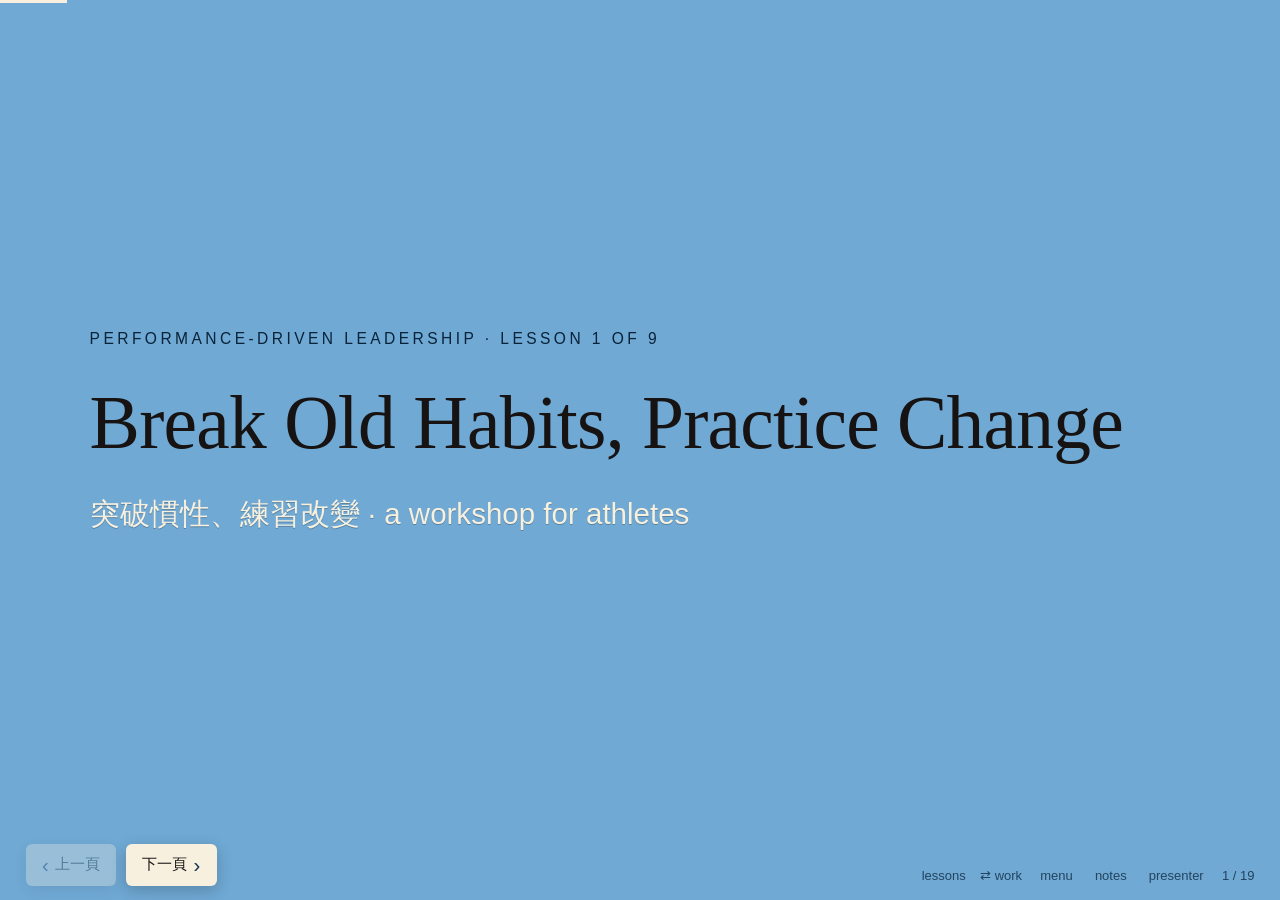
==== lesson01/sport/index.html @ 6747095e "Lesson 1: Break Old Habits, Practice Change — work and sport versions Interactive workshop decks for" ====
<!doctype html>
<html lang="en">
<head>
<meta charset="utf-8">
<meta name="viewport" content="width=device-width, initial-scale=1">
<meta name="theme-color" content="#6fa9d4">
<meta name="apple-mobile-web-app-capable" content="yes">
<meta name="apple-mobile-web-app-title" content="Leadership 1">
<title>Lesson 1 · Break Old Habits, Practice Change · athletes</title>
<meta name="description" content="Why habits form, and how to change them — an interactive workshop deck for athletes, CEFR A2.">
<link rel="stylesheet" href="../../shared/style.css">
</head>
<body>

<div id="progress"></div>
<div id="stage"></div>
<div id="chipcard"></div>
<div id="lightbox"><img src="" alt=""><div class="lb-note"></div></div>
<div id="menu"></div>
<div id="peek"></div>

<div id="nav">
  <button id="nav-prev" title="Previous (←)"><span class="ar">‹</span><span lang="zh-Hant">上一頁</span></button>
  <button id="nav-next" title="Next (→)"><span lang="zh-Hant">下一頁</span><span class="ar">›</span></button>
</div>

<div id="hud">
  <a href="../../" title="All lessons">lessons</a>
  <a href="../work/" title="The same lesson, professionals version">⇄ work</a>
  <button id="btn-menu" title="Jump to a section (M)">menu</button>
  <button id="btn-notes" title="Speaker notes on this screen (N)">notes</button>
  <button id="btn-presenter" title="Presenter window on a second screen (P)">presenter</button>
  <span class="count" id="count">1 / 1</span>
</div>

<script>window.AUDIENCE = 'sport';</script>
<script src="../content.js"></script>
<script src="../../shared/deck.js"></script>
</body>
</html>
---- shared/style.css ----
/* ------------------------------------------------------------------
   Performance-Driven Leadership — deck styling

   The engine and this stylesheet began as the ones built for Vicky's
   art-history course; the colours were moved to the sea blue of the
   cover of Aaron's Lesson 1 handout:
     #6fa9d4  the sky-and-sea blue (was her slide green)
     #171312  a warm near-black for text
     #f7f0df  cream, for cards
   ------------------------------------------------------------------ */

:root {
  --bg:       #6fa9d4;   /* sea blue, from the handout cover */
  --deep:     #0f3350;   /* the same blue, pushed down — rules, panels */
  --deeper:   #0a2338;
  --cream:    #f7f0df;   /* from her title slide */
  --ink:      #171312;   /* her text colour */
  --ink-dim:  #102a40;
  --ink-faint:#13324a;
  --rule:     rgba(23,19,18,.18);
  /* One easing curve for the whole deck. Every transition used the
     browser's generic `ease`, which starts and ends at slightly
     different rates in different engines; a named curve makes the
     motion read as one system rather than nineteen separate guesses. */
  --ease:     cubic-bezier(.32, .08, .24, 1);
  --serif:    'Iowan Old Style', 'Palatino Linotype', Palatino, Georgia, 'Songti TC', serif;
  --sans:     -apple-system, BlinkMacSystemFont, 'Helvetica Neue', 'PingFang TC', 'Microsoft JhengHei', sans-serif;
}

* { box-sizing: border-box; margin: 0; padding: 0; }

/* ---------- Touch and pointer behaviour ----------
   Phone and iPad polish that costs nothing on a projector:
   no grey flash when a control is tapped, no 300ms wait before a tap
   registers, no rubber-band bounce dragging the page around, and no
   text selection when she double-taps a button mid-sentence. */
html {
  -webkit-tap-highlight-color: transparent;
  -webkit-text-size-adjust: 100%;
}
#nav, #hud, #progress, #menu .sec-head, .vid-play {
  -webkit-user-select: none; user-select: none;
}
button, a, .chip, .rank-card, .match-card, .vote-opt, summary {
  touch-action: manipulation;
}
body.course { overscroll-behavior-y: contain; }
img { -webkit-user-drag: none; }

html, body {
  height: 100%;
  background: var(--bg);
  color: var(--ink);
  font-family: var(--sans);
  overflow: hidden;
  -webkit-font-smoothing: antialiased;
}

/* Everything scales off this. Set in JS from the viewport. */
#stage { font-size: 16px; }

/* ---------- Slide frame ---------- */
.slide {
  position: absolute;
  inset: 0;
  display: flex;
  flex-direction: column;
  justify-content: center;
  /* Bottom padding reserves the strip the 上一頁 / 下一頁 buttons sit in. */
  padding: 5vh 7vw 9vh;
  opacity: 0;
  pointer-events: none;
  transition: opacity .28s var(--ease);
}
.slide.active { opacity: 1; pointer-events: auto; }

/* Build steps: anything not yet revealed */
.step {
  opacity: 0;
  transform: translateY(.5em);
  transition: opacity .35s var(--ease), transform .35s var(--ease);
}
.step.shown { opacity: 1; transform: none; }

/* ---------- Shared type ---------- */
.kicker {
  font-size: .95em;
  letter-spacing: .14em;
  text-transform: uppercase;
  color: var(--deeper);
  margin-bottom: 1.1em;
  font-weight: 700;
}
h1 {
  font-family: var(--serif);
  font-size: 3.4em;
  line-height: 1.08;
  font-weight: 400;
  letter-spacing: -.01em;
}
h2 {
  font-family: var(--serif);
  font-size: 2.5em;
  line-height: 1.12;
  font-weight: 400;
  margin-bottom: .1em;
}
.zh-title {
  font-size: 1.05em;
  color: var(--deeper);
  letter-spacing: .16em;
  margin-bottom: 1.3em;
}
.sub {
  font-size: 1.5em;
  color: var(--ink-dim);
  line-height: 1.4;
  margin-top: .8em;
  max-width: 24em;
}

/* ---------- Title slide ---------- */
.s-title { justify-content: center; }
.s-title .meta {
  font-size: .95em; letter-spacing: .22em; text-transform: uppercase;
  color: var(--deeper); margin-bottom: 2.2em;
}
.s-title h1 { font-size: 4.6em; max-width: 15em; }
.s-title .sub {
  font-size: 1.8em; margin-top: 1em;
  color: var(--cream);
  text-shadow: 0 1px 0 rgba(23,19,18,.25);
}

/* ---------- One-word slide ---------- */
.s-word { align-items: center; justify-content: center; }
.s-word .big {
  font-family: var(--serif);
  font-size: 12em;
  line-height: 1;
  letter-spacing: -.03em;
  color: var(--cream);
  text-shadow: 0 2px 0 rgba(23,19,18,.18);
}

/* ---------- Section / question slide ---------- */
.s-section { justify-content: center; }
.s-section h1 { max-width: 16em; }

/* ---------- Bullets ---------- */
.s-bullets ul { list-style: none; margin-top: 1.6em; }
.s-bullets li { margin-bottom: 1.15em; max-width: 40em; }
.s-bullets .head {
  font-size: 1.45em;
  line-height: 1.32;
  font-weight: 500;
}
.s-bullets .body {
  font-size: 1.12em;
  line-height: 1.5;
  color: var(--ink-dim);
  margin-top: .22em;
  max-width: 36em;
}

/* ---------- Quote slide ---------- */
.s-quote .lead { font-size: 1.25em; color: var(--ink-dim); margin-bottom: 1.2em; }
.s-quote blockquote {
  font-family: var(--serif);
  font-size: 1.55em;
  line-height: 1.42;
  color: var(--ink);
  border-left: 3px solid var(--deeper);
  padding-left: .85em;
  max-width: 26em;
}
.s-quote cite {
  display: block;
  font-style: normal;
  font-size: .95em;
  color: var(--deeper);
  margin-top: .9em;
  padding-left: 1.05em;
  max-width: 34em;
  line-height: 1.45;
}
.plain {
  margin-top: 1.6em;
  background: var(--cream);
  border-radius: .5em;
  padding: 1.2em 1.4em;
  max-width: 34em;
  color: var(--ink);
  box-shadow: 0 .6em 1.8em rgba(23,19,18,.18);
}
.plain .plain-label {
  font-size: .8em; letter-spacing: .16em; text-transform: uppercase;
  color: var(--deep); font-weight: 700; margin-bottom: .7em;
}
.plain p { font-size: 1.14em; line-height: 1.52; margin-bottom: .55em; }
.plain p:last-child { margin-bottom: 0; }
.plain .chip { border-bottom-color: var(--deep); }
.plain .chip::after { color: var(--deep); }
.plain .chip:hover { background: rgba(30,90,140,.16); }

/* A quote slide carrying a photo of its source document */
.s-quote:has(.q-doc) { flex-direction: row; align-items: center; gap: 4vw; }
.s-quote .q-body { flex: 1 1 60%; }
.s-quote .q-doc {
  flex: 1 1 40%; max-width: 22em;
  display: flex; flex-direction: column; align-items: center;
}
.s-quote .q-doc img {
  max-width: 100%; max-height: 62vh; object-fit: contain;
  cursor: zoom-in; border-radius: 2px;
  box-shadow: 0 1.2em 3em rgba(23,19,18,.42);
}
.s-quote .q-doc .doc-lbl {
  font-size: .88em; color: var(--deeper);
  margin-top: .8em; text-align: center; line-height: 1.4;
}

/* ---------- ASK banner ---------- */
.ask {
  margin-top: 1.5em;
  display: flex;
  align-items: baseline;
  gap: .7em;
  max-width: 32em;
}
.ask .tag {
  flex: none;
  font-size: .78em; letter-spacing: .18em; font-weight: 700;
  color: var(--cream); background: var(--deeper);
  padding: .25em .6em; border-radius: .25em;
}
.ask .q {
  font-size: 1.3em; line-height: 1.38;
  color: var(--deeper); font-weight: 500;
}

/* ---------- Artwork slide ---------- */
.s-artwork { flex-direction: row; align-items: center; gap: 4vw; padding: 4vh 5vw 9vh; }
.s-artwork .art {
  flex: 1 1 58%;
  height: 76vh;
  display: flex; align-items: center; justify-content: center;
}
.s-artwork .art img {
  max-width: 100%; max-height: 100%;
  object-fit: contain;
  cursor: zoom-in;
  border-radius: 2px;
  box-shadow: 0 1.2em 3em rgba(23,19,18,.42);
}
.s-artwork .side { flex: 1 1 42%; max-width: 26em; }
.s-artwork h2 { font-size: 2em; }
.s-artwork .cap {
  font-size: .98em; color: var(--deeper);
  line-height: 1.45; margin-top: .5em; margin-bottom: 1.4em;
}
.s-artwork .points { list-style: none; }
.s-artwork .points li {
  font-size: 1.14em; line-height: 1.5;
  margin-bottom: .85em; padding-left: 1em;
  border-left: 2px solid var(--rule);
}
.zoom-hint {
  font-size: .82em; color: var(--deeper);
  margin-top: 1.2em; letter-spacing: .04em;
}

/* ---------- Gallery slide ----------
   An artwork slide whose picture side is a 2x2. Used where the example
   is not one object but a run of images — a film, a series, a comic. */
.s-gallery { flex-direction: row; align-items: center; gap: 4vw; padding: 4vh 5vw 9vh; }
.s-gallery .gal {
  flex: 1 1 60%;
  height: 76vh;
  display: grid;
  grid-template-columns: 1fr 1fr;
  grid-auto-rows: 1fr;
  gap: 1.2vh 1.2vw;
  align-content: center;
}
.s-gallery .gal figure {
  min-height: 0; display: flex; flex-direction: column;
  align-items: center; justify-content: center; gap: .35em;
}
/* The image hugs its own frame rather than filling the grid cell, so the
   shadow lands on the picture and not on empty space around it. Nothing
   is cropped either — these are film frames, and cutting one throws away
   the half of the picture the question is about. */
/* The picture takes the space the caption does not want. With
   max-height:100% it filled the whole cell instead and sat on top of
   its own caption. */
.s-gallery .gal img {
  flex: 1 1 auto; min-height: 0;
  max-width: 100%; width: auto; height: auto;
  object-fit: contain;
  cursor: zoom-in;
  border-radius: 2px;
  box-shadow: 0 .8em 2em rgba(23,19,18,.38);
}
.s-gallery .gal figcaption {
  flex: 0 0 auto;
  font-size: .72em; color: var(--deeper); line-height: 1.3; text-align: center;
}
.s-gallery .side { flex: 1 1 40%; max-width: 25em; }
/* A gallery with no bullet points — "just the pictures" — left half the
   slide empty. Give the images the room instead. */
.s-gallery:has(.points:empty) .gal { flex: 1 1 76%; }
.s-gallery:has(.points:empty) .side { flex: 0 1 24%; }
.s-gallery h2 { font-size: 2em; }
.s-gallery .zh-title { font-size: 1.05em; color: var(--deep); margin-top: .15em; }
.s-gallery .cap {
  font-size: .95em; color: var(--deeper);
  line-height: 1.45; margin-top: .5em; margin-bottom: 1.3em;
}
.s-gallery .points { list-style: none; }
.s-gallery .points li {
  font-size: 1.1em; line-height: 1.5;
  margin-bottom: .8em; padding-left: 1em;
  border-left: 2px solid var(--rule);
}

/* ---------- Video slide ----------
   Same two-column shape as an artwork slide. The player is a facade
   until she clicks it. */
.s-video { flex-direction: row; align-items: center; gap: 4vw; padding: 4vh 5vw 9vh; }
.s-video .vid { flex: 1 1 60%; min-width: 0; }
.s-video .side { flex: 1 1 40%; max-width: 24em; }
.s-video h2 { font-size: 2em; }
.s-video .cap {
  font-size: .98em; color: var(--deeper);
  line-height: 1.45; margin-top: .5em; margin-bottom: 1.4em;
}
.s-video .points { list-style: none; }
.s-video .points li {
  font-size: 1.14em; line-height: 1.5;
  margin-bottom: .85em; padding-left: 1em;
  border-left: 2px solid var(--rule);
}

.vid-frame {
  position: relative;
  aspect-ratio: 16 / 9;
  width: 100%;
  background: #0c1a28 center/cover no-repeat;
  border-radius: .3em;
  overflow: hidden;
  box-shadow: 0 1.2em 3em rgba(23,19,18,.42);
  cursor: pointer;
}
.vid-frame iframe, .vid-frame video {
  position: absolute; inset: 0;
  width: 100%; height: 100%; border: 0;
  background: #000;
}
.vid-play {
  position: absolute; inset: 0;
  width: 100%; height: 100%;
  display: flex; align-items: center; justify-content: center;
  background: rgba(12,26,40,.35);
  border: 0; cursor: pointer;
  transition: background .18s var(--ease);
}
.vid-frame:hover .vid-play { background: rgba(12,26,40,.18); }
.vid-play span {
  display: flex; align-items: center; justify-content: center;
  width: 2.6em; height: 2.6em; border-radius: 50%;
  background: var(--cream); color: var(--deep);
  font-size: 1.6em; line-height: 1;
  padding-left: .12em;
  box-shadow: 0 .3em 1em rgba(23,19,18,.4);
}

.vid-watch {
  margin-top: 1.1em;
  display: flex; align-items: baseline; gap: .7em;
  font-size: 1.2em; line-height: 1.4;
  color: var(--deeper); font-weight: 500;
}
.vid-watch .tag {
  flex: none;
  font-size: .62em; letter-spacing: .16em; font-weight: 700;
  color: var(--cream); background: var(--deeper);
  padding: .35em .6em; border-radius: .25em;
}
.s-video .zoom-hint a { color: var(--deeper); }

/* ---------- Compare slide ---------- */
.s-compare { padding: 4vh 5vw 9vh; }
.s-compare h2 { text-align: center; margin-bottom: .6em; }
.s-compare .ask { margin: 0 auto 1em; }
.compare-wrap {
  flex: 1;
  display: flex; gap: 2vw;
  align-items: center; justify-content: center;
  min-height: 0;
}
.compare-pane {
  flex: 1 1 50%;
  height: 54vh;
  display: flex; flex-direction: column; align-items: center;
  transition: opacity .3s var(--ease), filter .3s var(--ease);
}
/* The image takes whatever the label leaves, rather than a fixed
   subtraction — otherwise a short pane starves it. */
.compare-pane img {
  flex: 1 1 auto; min-height: 0;
  max-width: 100%;
  object-fit: contain; cursor: zoom-in;
  box-shadow: 0 .9em 2.4em rgba(23,19,18,.4);
}
.compare-pane .lbl {
  flex: none;
  font-size: .98em; color: var(--ink-dim);
  margin-top: .9em; text-align: center; line-height: 1.4;
}
.compare-pane.dim { opacity: .3; filter: saturate(.35); }
.compare-note {
  margin: 1.1em auto 0;
  max-width: 40em; text-align: center;
  font-size: 1.25em; line-height: 1.45;
  min-height: 2.9em; color: var(--ink);
}
.compare-note .side-tag {
  display: inline-block;
  font-size: .62em; letter-spacing: .14em; text-transform: uppercase;
  color: var(--cream); background: var(--deeper);
  padding: .3em .55em; border-radius: .25em;
  margin-right: .8em; vertical-align: middle;
}

/* ---------- Two-column ---------- */
.s-twocol .cols { display: flex; gap: 4vw; margin-top: 1.8em; }
.s-twocol .col { flex: 1 1 50%; }
.s-twocol .col h3 {
  font-family: var(--serif); font-size: 2.1em; font-weight: 400;
}
.s-twocol .col .zh { color: var(--deeper); letter-spacing: .16em; margin: .2em 0 .9em; }
.s-twocol .col .lead {
  font-size: 1.1em; color: var(--ink-dim); line-height: 1.5;
  padding-bottom: 1em; margin-bottom: 1em; border-bottom: 1px solid var(--rule);
}
.s-twocol .col ul { list-style: none; }
.s-twocol .col li {
  font-size: 1.2em; line-height: 1.45; margin-bottom: .75em;
  padding-left: .9em; position: relative;
}
.s-twocol .col li::before {
  content: '·'; position: absolute; left: 0; color: var(--deeper); font-weight: 700;
}

/* ---------- Break slide (the chain that snaps) ---------- */
.s-break .chain {
  display: flex; flex-wrap: wrap; align-items: center;
  gap: .5em .35em; margin: 1.4em 0;
  max-width: 44em;
}
.s-break .chain span {
  font-size: 1.15em; padding: .3em .6em;
  background: var(--cream); border-radius: .3em;
  transition: opacity .4s var(--ease), transform .4s var(--ease);
}
.s-break .chain i {
  color: var(--deeper); font-style: normal; font-size: 1em;
}
.s-break.broken .chain span { opacity: .22; transform: translateY(.35em) rotate(-1.5deg); }
.s-break .chain-label { font-size: 1.15em; color: var(--ink-dim); max-width: 34em; }
.s-break .after { margin-top: 1.4em; max-width: 34em; }
.s-break .after .after-label {
  font-size: 1.5em; color: var(--deeper); margin-bottom: .7em;
  font-family: var(--serif);
}
.s-break .after ul { list-style: none; }
.s-break .after li {
  font-size: 1.18em; line-height: 1.5; margin-bottom: .5em;
  padding-left: 1em; border-left: 2px solid var(--deeper);
}

/* ---------- Activity slide (with timer) ---------- */
.s-activity { flex-direction: row; gap: 4vw; align-items: center; }
.s-activity .left { flex: 1 1 55%; }
.s-activity .right { flex: 1 1 45%; max-width: 24em; }
.s-activity ol, .s-activity ul { margin: 1.2em 0 0 1.1em; }
.s-activity li { font-size: 1.24em; line-height: 1.5; margin-bottom: .6em; }
/* Shared by activity and ranking slides. */
.q-list { list-style: none; margin: 1.2em 0 0; }
.q-list li {
  font-size: 1.18em; line-height: 1.45;
  padding-left: 1em; border-left: 2px solid var(--deeper);
  color: var(--deeper); font-weight: 500; margin-bottom: 1em;
}

.tl { list-style: none; margin: 0; }
.tl li {
  display: flex; gap: .9em; align-items: baseline;
  font-size: 1.05em; margin-bottom: .45em;
  padding-bottom: .45em; border-bottom: 1px solid var(--rule);
}
.tl .yr { flex: none; width: 3.4em; color: var(--deeper); font-weight: 600; font-variant-numeric: tabular-nums; }

.timer {
  margin-top: 1.6em; display: flex; align-items: center; gap: 1em;
}
.timer .clock {
  font-family: var(--serif); font-size: 4.2em; line-height: 1;
  font-variant-numeric: tabular-nums; letter-spacing: -.02em;
  color: var(--ink);
}
.timer.running .clock { color: var(--cream); text-shadow: 0 1px 0 rgba(23,19,18,.25); }
.timer.done .clock { color: var(--deeper); }
.timer button {
  font: inherit; font-size: .95em;
  background: transparent; color: var(--ink-dim);
  border: 1px solid var(--rule); border-radius: .35em;
  padding: .5em .95em; cursor: pointer;
}
.timer button:hover { background: var(--cream); border-color: var(--cream); }

/* ---------- Concept grid (Attitude / Concept / Form / Technique) ---------- */
.s-grid .cells {
  display: grid; grid-template-columns: 1fr 1fr;
  gap: 1.1em; margin-top: 1.5em; max-width: 52em;
}
.s-grid .cell {
  background: var(--cream); border-radius: .5em;
  padding: 1.1em 1.3em;
  box-shadow: 0 .5em 1.5em rgba(23,19,18,.16);
}
.s-grid .cell-label {
  font-size: .78em; letter-spacing: .18em; text-transform: uppercase;
  color: var(--deep); font-weight: 700; margin-bottom: .5em;
}
.s-grid .cell-head { font-size: 1.24em; line-height: 1.35; font-weight: 500; }
.s-grid .cell-body {
  font-size: 1.02em; line-height: 1.5; color: #44505c; margin-top: .35em;
}
.s-grid .cell .chip { border-bottom-color: var(--deep); }
.s-grid .cell .chip::after { color: var(--deep); }
.s-grid .cell .chip:hover { background: rgba(30,90,140,.16); }

/* ---------- Vote board ---------- */
.s-vote .vote-q {
  font-size: 1.3em; line-height: 1.4; margin-bottom: 1.2em;
  max-width: 40em; color: var(--ink-dim);
}
.vote-opts { display: flex; gap: 1em; flex-wrap: wrap; max-width: 56em; }
.vote-opt {
  position: relative;
  flex: 1 1 0; min-width: 11em;
  font: inherit; text-align: left; cursor: pointer;
  background: var(--cream); color: var(--ink);
  border: 2px solid transparent; border-radius: .5em;
  padding: 1.1em 1.2em 1.2em;
  box-shadow: 0 .4em 1.3em rgba(23,19,18,.16);
  transition: transform .12s var(--ease), border-color .15s var(--ease);
}
.vote-opt:hover { transform: translateY(-.15em); border-color: var(--deeper); }
.vote-letter {
  display: block; font-size: .78em; letter-spacing: .18em;
  font-weight: 700; color: var(--deep);
}
.vote-label { display: block; font-size: 1.2em; line-height: 1.3; margin: .3em 0 .5em; }
.vote-count {
  display: block; font-family: var(--serif);
  font-size: 2.8em; line-height: 1; color: var(--deeper);
  font-variant-numeric: tabular-nums;
}
.vote-minus {
  position: absolute; right: .5em; bottom: .45em;
  width: 1.7em; height: 1.7em; border-radius: 50%;
  display: flex; align-items: center; justify-content: center;
  font-size: 1em; color: var(--deep);
  background: rgba(23,19,18,.07);
  opacity: 0; transition: opacity .15s var(--ease);
}
.vote-opt:hover .vote-minus { opacity: 1; }
.vote-minus:hover { background: rgba(23,19,18,.16); }

.vote-rounds { margin-top: 1.2em; max-width: 56em; }
.vote-round {
  display: flex; gap: 1.4em; align-items: baseline;
  font-size: 1.05em; padding: .45em 0;
  border-bottom: 1px solid var(--rule);
  color: var(--ink-dim);
}
.vote-round .vr-label {
  flex: none; width: 6em; font-weight: 600; color: var(--deeper);
}
.vote-round .vr-cell { font-variant-numeric: tabular-nums; }
.vote-round .vr-cell b { color: var(--deep); }

.vote-tools { margin-top: 1.2em; display: flex; align-items: center; gap: .8em; flex-wrap: wrap; }
.vote-tools button {
  font: inherit; font-size: .95em;
  background: transparent; color: var(--ink-dim);
  border: 1px solid var(--rule); border-radius: .35em;
  padding: .45em .9em; cursor: pointer;
}
.vote-tools button:hover { background: var(--cream); border-color: var(--cream); }
.vote-hint { font-size: .88em; color: var(--deeper); }

/* ---------- Matching board ---------- */
.s-match .match-task {
  font-size: 1.15em; line-height: 1.45; color: var(--ink-dim);
  margin-bottom: 1.1em; max-width: 44em;
}
.match-cols {
  display: flex; gap: 2.5vw; align-items: flex-start;
  max-width: 62em;
}
.match-side { list-style: none; flex: 1 1 0; min-width: 0; }
.match-side li { margin-bottom: .45em; }
.match-card {
  position: relative;
  width: 100%; text-align: left;
  font: inherit; font-size: 1.02em; line-height: 1.35;
  background: var(--cream); color: var(--ink);
  border: 2px solid transparent; border-radius: .4em;
  padding: .6em 1em .6em 2.6em;
  cursor: pointer;
  box-shadow: 0 .3em 1em rgba(23,19,18,.14);
  transition: border-color .15s var(--ease), opacity .3s var(--ease), transform .1s var(--ease);
}
.match-card:hover { transform: translateY(-1px); }
.match-card.picked { border-color: var(--deeper); }
.match-badge {
  position: absolute; left: .6em; top: 50%; transform: translateY(-50%);
  width: 1.55em; height: 1.55em; border-radius: 50%;
  background: var(--deeper); color: var(--cream);
  font-size: .92em; font-weight: 700;
  display: flex; align-items: center; justify-content: center;
  opacity: 0; transition: opacity .2s var(--ease);
}
.match-card.paired .match-badge { opacity: 1; }

/* Nothing is judged until she reveals. Then the pairs that belong
   together are marked — and the rest simply fade, never marked wrong. */
.s-match.revealed .match-card { opacity: .42; }
.s-match.revealed .match-card.together {
  opacity: 1; border-color: var(--deeper);
  box-shadow: 0 .5em 1.4em rgba(23,19,18,.24);
}
.match-tools { margin-top: 1.2em; display: flex; align-items: center; gap: 1em; }
.match-tools button {
  font: inherit; font-size: .95em;
  background: transparent; color: var(--ink-dim);
  border: 1px solid var(--rule); border-radius: .35em;
  padding: .45em .9em; cursor: pointer;
}
.match-tools button:hover { background: var(--cream); border-color: var(--cream); }
.match-hint { font-size: .88em; color: var(--deeper); }

/* ---------- Flow diagram ---------- */
.s-flow .stages {
  display: flex; align-items: stretch; flex-wrap: wrap;
  gap: .8em; margin-top: 1.8em; max-width: 56em;
}
.s-flow .stage {
  flex: 1 1 0; min-width: 8.5em;
  background: var(--cream); border-radius: .5em;
  padding: 1.1em 1.2em;
  box-shadow: 0 .5em 1.5em rgba(23,19,18,.16);
}
.s-flow .stage-head {
  font-size: 1.18em; line-height: 1.3; font-weight: 600;
  margin-bottom: .45em;
}
.s-flow .stage-body { font-size: 1em; line-height: 1.45; color: #44505c; }
.s-flow .stage-arrow {
  align-self: center; flex: none;
  font-style: normal; font-size: 1.6em; color: var(--deeper);
}
.s-flow .stage-foot {
  margin-top: 1.6em; font-size: 1.1em; color: var(--ink-dim);
  max-width: 40em; line-height: 1.5;
}
.s-flow .stage .chip { border-bottom-color: var(--deep); }
.s-flow .stage .chip::after { color: var(--deep); }

/* ---------- Timeline slide ---------- */
.s-timeline .stops {
  list-style: none; margin-top: 1.8em; max-width: 52em;
  display: flex; gap: 1em; align-items: stretch; flex-wrap: wrap;
}
.s-timeline .stop {
  flex: 1 1 0; min-width: 10em;
  border-top: 3px solid var(--deeper);
  padding-top: .9em;
}
.s-timeline .stop-when {
  font-size: 1.1em; font-weight: 700; color: var(--deeper);
  margin-bottom: .5em; font-variant-numeric: tabular-nums;
}
.s-timeline .stop-what { font-size: 1.08em; line-height: 1.5; }

/* ---------- Ranking board ---------- */
.s-rank { flex-direction: row; gap: 3vw; align-items: center; }
.s-rank .left { flex: 1 1 68%; min-width: 0; }
.s-rank .right { flex: 1 1 32%; min-width: 0; max-width: 20em; }
.s-rank .rank-task {
  font-size: 1.3em; line-height: 1.4; margin-bottom: 1.1em; max-width: 26em;
}
/* align-items: flex-start, or every card stretches to the tallest one. */
.rank-cards { display: flex; gap: 1em; flex-wrap: wrap; align-items: flex-start; }
.rank-card {
  position: relative;
  font: inherit; cursor: pointer;
  background: var(--cream); border: 2px solid transparent; border-radius: .5em;
  padding: .9em .9em .7em;
  width: 9.4em;
  display: flex; flex-direction: column; align-items: center; gap: .6em;
  box-shadow: 0 .5em 1.5em rgba(23,19,18,.16);
  transition: border-color .2s var(--ease), transform .2s var(--ease);
}
.rank-card:hover { transform: translateY(-.15em); }
/* The image box and the emoji box must be the same height, so the four
   cards line up. The emoji is sized on an inner span — sizing it on the
   box itself would make its own `height: em` compound with its font-size. */
.rank-card img,
.rank-glyph { width: 100%; height: 6.6em; object-fit: contain; }
.rank-glyph { display: flex; align-items: center; justify-content: center; }
.rank-glyph .g { font-size: 5.2em; line-height: 1; }
.rank-lbl { font-size: .95em; color: var(--ink); text-align: center; line-height: 1.3; }
.rank-card.ranked { border-color: var(--deeper); }
.rank-badge {
  position: absolute; top: -.6em; left: -.6em;
  width: 1.9em; height: 1.9em; border-radius: 50%;
  background: var(--deeper); color: var(--cream);
  font-size: 1.05em; font-weight: 700;
  display: flex; align-items: center; justify-content: center;
  opacity: 0; transform: scale(.6);
  transition: opacity .2s var(--ease), transform .2s var(--ease);
}
.rank-card.ranked .rank-badge { opacity: 1; transform: none; }
.rank-tools { margin-top: 1.2em; display: flex; align-items: center; gap: 1em; }
.rank-tools button {
  font: inherit; font-size: .95em;
  background: transparent; color: var(--ink-dim);
  border: 1px solid var(--rule); border-radius: .35em;
  padding: .45em .9em; cursor: pointer;
}
.rank-tools button:hover { background: var(--cream); border-color: var(--cream); }
.rank-hint { font-size: .88em; color: var(--deeper); }

/* ---------- Quiz ---------- */
.s-quiz .qnum {
  font-size: .9em; letter-spacing: .2em; text-transform: uppercase;
  color: var(--deeper); font-weight: 700; margin-bottom: 1em;
}
.s-quiz .qtext {
  font-family: var(--serif); font-size: 2.1em; line-height: 1.25;
  max-width: 22em; margin-bottom: 1.3em;
}
.s-quiz .opts { list-style: none; max-width: 46em; }
.s-quiz .opts li {
  display: flex; gap: .9em; align-items: baseline;
  font-size: 1.18em; line-height: 1.45;
  padding: .7em .9em; margin-bottom: .45em;
  border: 1px solid var(--rule); border-radius: .4em;
  transition: opacity .4s var(--ease), border-color .4s var(--ease), background .4s var(--ease);
}
.s-quiz .opts .k { flex: none; color: var(--deeper); font-weight: 700; }
.s-quiz.revealed .opts li { opacity: .35; }
.s-quiz.revealed .opts li.right {
  opacity: 1;
  background: var(--cream);
  border-color: var(--deeper);
  box-shadow: 0 .5em 1.5em rgba(23,19,18,.2);
}
.s-quiz.revealed .opts li.right .k { color: var(--deep); }
.s-quiz.revealed .opts li.right .chip { border-bottom-color: var(--deep); }
.s-quiz.revealed .opts li.right .chip::after { color: var(--deep); }
.s-quiz .why {
  margin-top: 1.3em; font-size: 1.2em; line-height: 1.5;
  color: var(--deeper); font-weight: 500; max-width: 34em;
  opacity: 0; transition: opacity .4s var(--ease) .15s;
}
.s-quiz.revealed .why { opacity: 1; }
.s-quiz .reveal-hint {
  margin-top: 1.4em; font-size: .9em; color: var(--deeper);
}
.s-quiz.revealed .reveal-hint { visibility: hidden; }

/* ---------- End / key terms ---------- */
.s-end .termgrid {
  display: flex; flex-wrap: wrap; gap: .7em; margin-top: 1.8em; max-width: 44em;
}

/* ---------- Word chips ---------- */
.chip {
  display: inline-block;
  border-bottom: 2px dotted var(--deeper);
  cursor: pointer;
  color: inherit;
  padding: 0 .05em;
  transition: background .18s var(--ease);
}
.chip:hover { background: rgba(20,60,95,.16); }
.chip::after {
  content: '中';
  font-size: .58em; vertical-align: super;
  color: var(--deeper); margin-left: .12em;
  letter-spacing: 0;
}
.s-end .chip {
  font-size: 1.5em; background: var(--cream);
  border: 1px solid transparent;
  border-bottom: 2px dotted var(--deep);
  border-radius: .4em; padding: .45em .8em;
}

/* Chip popover */
#chipcard {
  position: fixed; z-index: 60;
  max-width: min(26em, 92vw); padding: 1.2em 1.4em;
  background: var(--cream); color: var(--ink);
  border-radius: .6em;
  box-shadow: 0 1.2em 3.5em rgba(23,19,18,.45);
  display: none;
}
#chipcard.on { display: block; }
#chipcard .term {
  font-family: var(--serif); font-size: 1.9em; line-height: 1.1;
}
#chipcard .term-zh {
  font-size: 1.5em; color: var(--deep);
  margin: .15em 0 .7em; letter-spacing: .08em; font-weight: 600;
}
#chipcard .def { font-size: 1.05em; line-height: 1.5; }
#chipcard .def-zh {
  font-size: 1em; line-height: 1.6; color: #4a5866;
  margin-top: .6em; padding-top: .6em; border-top: 1px solid rgba(23,19,18,.15);
}

/* ---------- Lightbox (zoom) ---------- */
#lightbox {
  position: fixed; inset: 0; z-index: 80;
  background: rgba(12,32,50,.97);
  display: none; align-items: center; justify-content: center;
  cursor: zoom-out;
}
#lightbox.on { display: flex; }
#lightbox img { max-width: 94vw; max-height: 94vh; object-fit: contain; }
#lightbox.soft img { max-width: 55vw; max-height: 70vh; }
#lightbox .lb-note {
  position: absolute; bottom: 3vh; left: 0; right: 0;
  text-align: center; color: rgba(247,240,223,.6); font-size: .9em;
}

/* ---------- Chrome: progress, nav, menu ---------- */
#progress {
  position: fixed; top: 0; left: 0; height: 3px;
  background: var(--cream); z-index: 50;
  transition: width .28s var(--ease);
}
/* ---------- 上一頁 / 下一頁 ----------
   Always visible and finger-sized: these get used on a lecture-hall
   touchscreen, not just with a keyboard. */
#nav {
  position: fixed; bottom: 1.6vh; left: 2vw; z-index: 55;
  display: flex; gap: .6em;
}
#nav button {
  font-family: var(--sans); font-size: 15px;
  display: flex; align-items: center; gap: .4em;
  background: var(--cream); color: var(--ink);
  border: none; border-radius: .4em;
  padding: .7em 1.1em; cursor: pointer;
  box-shadow: 0 .3em 1em rgba(23,19,18,.22);
  transition: background .15s var(--ease), opacity .15s var(--ease), transform .1s var(--ease);
}
#nav button:hover:not(:disabled) { background: #fffdf6; transform: translateY(-1px); }
#nav button:active:not(:disabled) { transform: none; }
#nav button:disabled { opacity: .3; cursor: default; }
#nav .ar { font-size: 1.35em; line-height: 1; color: var(--deep); }

@media (max-width: 700px) {
  #nav button { font-size: 14px; padding: .8em 1em; }
}

#hud {
  position: fixed; bottom: 1.6vh; right: 2vw; z-index: 50;
  display: flex; align-items: center; gap: 1.1em;
  font-size: 13px; color: var(--deeper);
  opacity: .75; transition: opacity .2s var(--ease);
}
#hud:hover { opacity: 1; }
#hud button {
  font: inherit; background: none; border: none; cursor: pointer;
  color: inherit; padding: .2em .3em;
}
#hud button:hover { color: var(--ink); }
#hud .count { font-variant-numeric: tabular-nums; }

#menu {
  position: fixed; inset: 0; z-index: 70;
  background: #1e5a8c;
  color: var(--cream);
  display: none; flex-direction: column;
  padding: 6vh 8vw; overflow-y: auto;
}
#menu.on { display: flex; }
#menu h2 { margin-bottom: 1.2em; color: var(--cream); }
#menu .sec { margin-bottom: 2em; }
#menu .sec-head {
  font-size: 1.35em; color: var(--bg); margin-bottom: .1em; font-weight: 600;
}
#menu .sec-zh { font-size: .9em; color: rgba(247,240,223,.5); margin-bottom: .8em; letter-spacing: .14em; }
#menu .items { display: flex; flex-wrap: wrap; gap: .45em; }
#menu .items button {
  font: inherit; font-size: .95em;
  background: rgba(247,240,223,.1); color: rgba(247,240,223,.8);
  border: 1px solid transparent; border-radius: .35em;
  padding: .5em .8em; cursor: pointer; text-align: left;
  max-width: 22em; white-space: nowrap; overflow: hidden; text-overflow: ellipsis;
}
#menu .items button:hover { color: var(--cream); background: rgba(247,240,223,.22); }
#menu .items button.here { border-color: var(--bg); color: var(--cream); }
#menu .hint { margin-top: auto; padding-top: 2em; color: rgba(247,240,223,.55); font-size: .95em; }

/* ---------- Notes peek (on the presenting screen) ---------- */
#peek {
  position: fixed; left: 0; right: 0; bottom: 0; z-index: 65;
  max-height: 45vh; overflow-y: auto;
  background: var(--cream);
  border-top: 3px solid var(--deeper);
  padding: 1.6em 3vw 2em;
  display: none;
  box-shadow: 0 -1em 3em rgba(23,19,18,.3);
}
#peek.on { display: block; }
#peek .peek-label {
  font-size: .78em; letter-spacing: .18em; text-transform: uppercase;
  color: var(--deep); font-weight: 700; margin-bottom: .8em;
}
#peek p { font-size: 1.05em; line-height: 1.55; margin-bottom: .6em; max-width: 52em; color: var(--ink); }
#peek p.teach { color: var(--deep); font-weight: 500; }
#peek .chip { border-bottom-color: var(--deep); }
#peek .chip::after { color: var(--deep); }

/* ---------- Presenter window ---------- */
body.presenter #hud,
body.presenter #nav,
body.presenter #progress,
body.presenter #stage { display: none; }
body.presenter {
  overflow: auto;
  background: var(--cream);
  color: var(--ink);
  padding: 2.5vh 3vw;
}
.pv { max-width: 60em; margin: 0 auto; font-size: 16px; }
.pv .pv-top {
  display: flex; justify-content: space-between; align-items: baseline;
  border-bottom: 2px solid var(--bg); padding-bottom: .8em; margin-bottom: 1.4em;
}
.pv .pv-top .where { font-size: 1.5em; font-family: var(--serif); }
.pv .pv-top .clock { color: var(--deep); font-variant-numeric: tabular-nums; }
.pv h3 { font-size: 1.15em; color: var(--deep); letter-spacing: .12em; text-transform: uppercase; font-weight: 700; margin-bottom: .8em; }
.pv .notes p {
  font-size: 1.32em; line-height: 1.6; margin-bottom: .85em;
}
.pv .notes p.teach {
  color: var(--deep); font-size: 1.1em;
  border-left: 3px solid var(--bg); padding-left: .8em;
}
.pv .notes p.ask {
  color: #8a4b16; font-weight: 600;
}
.pv .next {
  margin-top: 2.5em; padding-top: 1.2em;
  border-top: 1px solid rgba(23,19,18,.18); color: var(--deep);
}
.pv .next .n-title { font-size: 1.3em; color: var(--ink); font-family: var(--serif); }
.pv .pv-nav { margin-top: 2em; display: flex; gap: .6em; }
.pv .pv-nav button {
  font: inherit; font-size: 1em; background: var(--bg); color: var(--ink);
  border: none; border-radius: .35em; padding: .6em 1.1em; cursor: pointer;
}
.pv .pv-nav button:hover { background: var(--deep); color: var(--cream); }
.pv .chip { border-bottom-color: var(--deep); }
.pv .chip::after { color: var(--deep); }

/* ---------- Course index ---------- */
body.course { overflow: auto; }
.course-page {
  max-width: 46em; margin: 0 auto; padding: 10vh 6vw 8vh;
  font-size: 17px;
}
.course-kicker {
  font-size: .82em; letter-spacing: .22em; text-transform: uppercase;
  color: var(--deeper); font-weight: 700; margin-bottom: 1.4em;
}
.course-page h1 { font-size: 3em; line-height: 1.1; }
.course-sub {
  font-size: 1.1em; line-height: 1.6; color: var(--ink-dim);
  margin-top: 1em; max-width: 30em;
}
.weeks { list-style: none; margin-top: 3em; }
.weeks li { margin-bottom: 1.1em; }
.weeks a, .weeks .card {
  display: block; text-decoration: none; color: var(--ink);
  background: var(--cream); border-radius: .6em;
  padding: 1.5em 1.7em;
  box-shadow: 0 .5em 1.6em rgba(23,19,18,.16);
  transition: transform .18s var(--ease), box-shadow .18s var(--ease);
}
.weeks a:hover {
  transform: translateY(-.15em);
  box-shadow: 0 .9em 2.4em rgba(23,19,18,.26);
}
.weeks .wk {
  display: block; font-size: .78em; letter-spacing: .18em;
  text-transform: uppercase; color: var(--deep); font-weight: 700;
}
.weeks .wk-title {
  display: block; font-family: var(--serif); font-size: 1.9em;
  line-height: 1.15; margin: .25em 0 .1em;
}
.weeks .wk-q { display: block; font-size: 1.05em; color: var(--deep); }
.weeks .wk-meta {
  display: block; font-size: .9em; color: #5a6876; margin-top: .8em;
}
/* Weeks not built yet: present, but plainly not ready. */
.weeks li.soon { margin-bottom: .5em; }
.weeks li.soon .card {
  background: transparent;
  border: 1px dashed rgba(23,19,18,.28);
  box-shadow: none;
  padding: .9em 1.7em;
  color: var(--deeper);
}
.weeks li.soon .wk-title {
  font-size: 1.1em; font-family: var(--sans); margin: 0;
  display: inline; color: var(--deeper);
}
.weeks li.soon .wk { display: inline; margin-right: .8em; }
.weeks li.soon .wk-q { font-size: .95em; margin-top: .3em; }

.course-foot {
  margin-top: 3em; font-size: .9em; color: var(--deeper);
}

/* The vocabulary card at the foot of the course index */
.vocab-link {
  display: block; margin-top: 2.2em; text-decoration: none; color: var(--ink);
  border: 1px solid rgba(23,19,18,.28); border-radius: .6em;
  padding: 1.2em 1.7em;
  transition: background .18s var(--ease), border-color .18s var(--ease);
}
.vocab-link:hover { background: var(--cream); border-color: transparent; }
.vl-t { display: block; font-family: var(--serif); font-size: 1.5em; }
.vl-zh { font-family: var(--sans); font-size: .6em; color: var(--deeper); margin-left: .4em; }
.vl-m { display: block; font-size: .9em; color: var(--ink-dim); margin-top: .3em; }

/* ---------- Key vocabulary page ---------- */
/* 139 term cards make this page about 30,000px tall, and past roughly
   20,000px the browser starts reporting a phantom horizontal overflow —
   every element still measures inside the viewport, but the page drifts
   sideways on a phone. Nothing here is ever wider than its column, so
   clamping the axis clips nothing. */
body.vocab { overflow-x: hidden; overflow-y: auto; }
.vocab-page { max-width: 54em; }
.course-kicker a { color: inherit; text-decoration: none; border-bottom: 1px solid var(--rule); }
.course-kicker a:hover { border-bottom-color: currentColor; }
.h1-zh {
  font-family: var(--sans); font-size: .34em; letter-spacing: .1em;
  color: var(--deeper); vertical-align: .9em; margin-left: .5em; font-weight: 400;
}

.v-tools { margin-top: 2.4em; }
#q {
  width: 100%; font: inherit; font-size: 1.05em;
  padding: .85em 1.1em; border: none; border-radius: .5em;
  background: var(--cream); color: var(--ink);
  box-shadow: 0 .4em 1.2em rgba(23,19,18,.14);
  -webkit-appearance: none;
}
#q::placeholder { color: #8a98a6; }
#q:focus { outline: 2px solid var(--deeper); outline-offset: 2px; }
.v-count {
  margin-top: .7em; font-size: .85em; letter-spacing: .04em; color: var(--deeper);
}

/* The unit numbers, as a row of stops across the top. */
.v-jump { margin-top: 1.6em; display: flex; flex-wrap: wrap; gap: .4em; }
.v-jump a {
  display: block; min-width: 2.2em; text-align: center;
  padding: .4em 0; border-radius: .35em;
  background: rgba(247,240,223,.28); color: var(--ink);
  text-decoration: none; font-size: .9em; font-weight: 700;
}
.v-jump a:hover { background: var(--cream); }

.v-unit { margin-top: 3.4em; scroll-margin-top: 1.5em; }
.v-unit h2 { font-weight: 400; line-height: 1.2; }
.v-n {
  display: block; font-size: .72em; letter-spacing: .18em;
  text-transform: uppercase; color: var(--deeper); font-weight: 700;
  font-family: var(--sans);
}
.v-t { display: block; font-family: var(--serif); font-size: 1.55em; margin: .12em 0; }
.v-zh { display: block; font-size: .78em; color: var(--ink-dim); }
.v-deck {
  display: inline-block; margin-top: .7em; font-size: .88em;
  color: var(--deeper); text-decoration: none;
  border-bottom: 1px solid var(--rule);
}
.v-deck:hover { color: var(--ink); border-bottom-color: currentColor; }

.v-unit dl { margin-top: 1.6em; }
.v-term {
  background: var(--cream); border-radius: .55em;
  padding: 1.2em 1.5em; margin-bottom: .8em;
  box-shadow: 0 .35em 1.1em rgba(23,19,18,.13);
}
.v-term dt {
  font-family: var(--serif); font-size: 1.25em; line-height: 1.25;
}
.t-zh {
  font-family: var(--sans); font-size: .68em; color: var(--deep);
  margin-left: .7em; white-space: nowrap;
}
.v-term dd { margin-top: .55em; font-size: .95em; line-height: 1.6; }
.d-en { color: var(--ink); }
.d-zh { color: #4a5866; }

.v-empty {
  margin-top: 3em; font-size: 1.1em; color: var(--cream); opacity: .8;
}

@media (max-width: 700px) {
  .v-term { padding: 1em 1.15em; }
  .t-zh { display: block; margin-left: 0; margin-top: .2em; white-space: normal; }
  /* Beside a wrapping h1 this span sat past the right edge and gave the
     whole page a horizontal scroll. On its own line it cannot. */
  .h1-zh { display: block; margin-left: 0; vertical-align: baseline; font-size: .42em; }
}

/* The "units" link in a deck’s HUD */
#hud a { color: inherit; text-decoration: none; }
#hud a:hover { color: var(--ink); }

/* ---------- Keyboard focus ----------
   Nothing showed focus before, so tabbing through a deck was invisible.
   Dark ring on the green ground; cream inside the dark menu. */
:focus-visible {
  outline: 3px solid var(--ink);
  outline-offset: 2px;
  border-radius: 2px;
}
#menu :focus-visible, .s-end .chip:focus-visible { outline-color: var(--cream); }

/* ---------- Smaller screens / preview ---------- */
/* Narrow AND tall — a phone or tablet held upright. Stacking a picture
   above its text needs vertical room; doing it on a phone in landscape
   is what pushed eight video slides off the bottom of the screen. */
@media (max-width: 900px) and (min-height: 520px) {
  .s-artwork { flex-direction: column; gap: 2vh; }
  .s-gallery { flex-direction: column; gap: 2vh; }
  .s-gallery .gal { height: 46vh; }
  .s-artwork .art { height: 44vh; }
  .s-artwork .side { max-width: none; }
  .s-twocol .cols, .s-activity, .s-rank, .s-video { flex-direction: column; gap: 2vh; }
  .s-flow .stages, .s-timeline .stops, .match-cols, .vote-opts { flex-direction: column; }
  .s-match .match-card { font-size: .95em; }
  .s-flow .stage-arrow { align-self: flex-start; transform: rotate(90deg); }
  .s-grid .cells { grid-template-columns: 1fr; }
  .rank-card { width: 7.5em; }
  .rank-card img, .rank-glyph { height: 5em; }
  .compare-wrap { flex-direction: column; }
  .compare-pane { height: 32vh; }
}

@media print { #hud, #nav, #menu, #peek, #progress { display: none !important; } }

/* ---------- Phone layout ----------
   These must come last. An earlier attempt sat above the #nav and #hud
   rules and lost to them: a media query adds no specificity, so only
   source order decides.

   The problem being fixed: the nav buttons sat on top of the HUD and
   covered units / vocab / menu completely — on a phone none of the
   three could be tapped at all. They get a row each now, and a 44px
   touch target. */
@media (max-width: 700px) {
  #nav {
    left: 0; right: 0; bottom: 1.2vh;
    justify-content: center;
  }
  #nav button { font-size: 14px; padding: .85em 1.1em; min-height: 44px; }
  #hud {
    left: 0; right: 0; bottom: calc(1.2vh + 58px);
    justify-content: center; gap: .9em;
    font-size: 14px; opacity: 1;
  }
  #hud button, #hud a { padding: .6em .45em; }
}

/* ---------- Reduced motion ----------
   macOS and iOS both have a system switch for this, and a deck that
   cross-fades 56 slides is exactly what it is meant to catch. Slides
   and build steps still change — they just arrive instead of moving. */
@media (prefers-reduced-motion: reduce) {
  *, *::before, *::after {
    animation-duration: .001ms !important;
    animation-iteration-count: 1 !important;
    transition-duration: .001ms !important;
    scroll-behavior: auto !important;
  }
  .step { transform: none; }
}

/* Anchor jumps on the vocabulary page glide instead of teleporting;
   the block above turns this off when the system asks. */
@media (prefers-reduced-motion: no-preference) {
  body.vocab { scroll-behavior: smooth; }
}

/* ---------- Touch devices, any size ----------
   The HUD links were sized for a mouse: 15px tall. That is fine for a
   cursor and wrong for a finger, and an iPad is 768 or 1024 wide, so a
   width breakpoint never catches it. Ask about the pointer instead. */
@media (pointer: coarse) {
  #hud { font-size: 14px; opacity: 1; }
  #hud button, #hud a { padding: .8em .5em; }
  #nav button { min-height: 44px; }
  /* The vocabulary page's unit numbers were 30px — same problem. */
  .v-jump a { min-width: 44px; padding: .9em 0; }
}

/* ---------- Short viewports: a phone on its side ----------
   Roughly 375pt of height. Everything has to give a little: the slide
   padding, the chrome, and the type scale (handled in fit()). The last
   rule is a safety net — if a slide still will not fit, it scrolls
   rather than silently cutting its own bottom off. */
@media (max-height: 520px) {
  .slide { padding: 3vh 5vw 7vh; overflow-y: auto; }
  #nav { bottom: .8vh; left: 1.5vw; }
  #nav button { font-size: 13px; padding: .5em .8em; min-height: 36px; }
  #hud {
    bottom: .8vh; right: 1.5vw;
    font-size: 12px; gap: .8em; opacity: 1;
  }
  #hud button, #hud a { padding: .45em .35em; }
  .s-video .vid, .s-artwork .art { height: 62vh; }
  .s-gallery .gal { height: 62vh; }
  .compare-pane { height: 58vh; }
}

/* Portrait phone: the HUD links were 33px tall, under Apple's 44pt
   minimum. The row has the space, so take it. */
@media (max-width: 700px) {
  #hud button, #hud a { padding: .95em .5em; }
  #hud { bottom: calc(1.2vh + 68px); }
}


/* =================================================================
   Added for Aaron's decks
   ================================================================= */

/* ---------- Fill-in slide: the handout's gaps ---------- */
.fill-lines { margin-top: 1.4em; max-width: 40em; }
.fill-line { font-size: 1.7em; line-height: 1.55; margin-bottom: .7em; }
.blank.step { opacity: 1; transform: none; }
.blank {
  display: inline-block; min-width: 3.4em; text-align: center;
  background: rgba(247,240,223,.38); border-radius: .3em;
  padding: 0 .35em; margin: 0 .1em;
  border-bottom: 2px solid var(--deep);
}
.blank .bv {
  opacity: 0; font-weight: 700; color: var(--deeper);
  transition: opacity .35s var(--ease);
}
.blank.shown { background: var(--cream); }
.blank.shown .bv { opacity: 1; }

/* ---------- Lesson map: today's lesson ---------- */
.s-flow .stage-body .here {
  display: block; background: var(--deep); color: var(--cream);
  border-radius: .3em; padding: .15em .45em; margin: -.15em -.45em .2em;
  font-weight: 600;
}
.s-flow .stage-body .lesson { display: block; margin-bottom: .35em; }

/* ---------- The two diagrams ---------- */
.s-myelin, .s-network {
  flex-direction: row; align-items: center; gap: 4vw; padding: 4vh 5vw 9vh;
}
.demo {
  flex: 1 1 60%; background: var(--cream); border-radius: .6em;
  padding: 1.2em 1.4em; box-shadow: 0 .8em 2em rgba(23,19,18,.2);
  cursor: default;
}
.demo svg { width: 100%; height: auto; display: block; }
.s-myelin .side, .s-network .side { flex: 1 1 36%; max-width: 24em; }
.s-myelin h2, .s-network h2 { font-size: 2em; }
.s-myelin .cap, .s-network .cap {
  font-size: 1.02em; color: var(--deeper); line-height: 1.45; margin: .4em 0 1.2em;
}
.s-myelin .points, .s-network .points { list-style: none; }
.s-myelin .points li, .s-network .points li {
  font-size: 1.12em; line-height: 1.5; margin-bottom: .8em;
  padding-left: 1em; border-left: 2px solid var(--rule);
}
.demo-btn {
  font: inherit; font-size: 1em; font-weight: 600; cursor: pointer;
  background: var(--deep); color: var(--cream); border: 0;
  border-radius: 2em; padding: .55em 1.3em; margin-top: .8em;
}
.demo-btn:hover { background: var(--deeper); }
.demo-btn.quiet {
  background: transparent; color: var(--deep); border: 1px solid var(--rule);
  font-weight: 500;
}

/* Myelin: the bare fibre crawls; the wrapped one jumps gap to gap. */
.my-lane { font-size: 20px; font-weight: 700; fill: var(--deep); }
.my-body { fill: #d9c9a6; stroke: var(--ink); stroke-width: 2; }
.my-den, .my-axon, .my-end { stroke: var(--ink); stroke-width: 4; fill: none; stroke-linecap: round; }
.my-den { stroke-width: 3; }
.my-seg { fill: #f3d58a; stroke: #8a6a1c; stroke-width: 2; }
.my-labels text { font-size: 15px; fill: #44505c; }
.my-labels .my-tag { fill: #8a6a1c; font-weight: 700; }
.my-dot { fill: #e0533d; opacity: 0; }
.my-demo.go .my-dot.slow { animation: crawl 3.2s linear forwards; }
.my-demo.go .my-dot.fast { animation: hop .5s steps(7, end) forwards; }
@keyframes crawl {
  0% { opacity: 1; transform: translateX(0); }
  96% { opacity: 1; }
  100% { opacity: 1; transform: translateX(488px); }
}
@keyframes hop {
  0% { opacity: 1; transform: translateX(0); }
  100% { opacity: 1; transform: translateX(488px); }
}

/* Network: each rep thickens the one road and speeds the pulse. */
.net-edge { stroke: #b7c3cc; stroke-width: 2; }
.net-node { fill: #9fb3c2; }
.net-node.on-road { fill: var(--deep); }
.net-road {
  stroke: var(--deep); stroke-linecap: round;
  stroke-width: calc(3px + var(--reps, 0) * 1.3px);
  transition: stroke-width .4s var(--ease), stroke .4s var(--ease);
}
.net-demo.habit .net-road { stroke: #d9a521; }
.net-demo.pulse .net-road {
  animation: fire calc(1.1s - var(--reps, 0) * .09s) var(--ease)
             calc(var(--k) * (0.32s - var(--reps, 0) * .028s)) 1;
}
@keyframes fire { 50% { stroke: #e0533d; } }
.net-bar { display: flex; align-items: center; flex-wrap: wrap; gap: .4em 1em; margin-top: .4em; }
.net-bar .demo-btn { margin-top: 0; }
.net-skill { flex: 1 1 100%; font-size: 1.05em; color: var(--deeper); }
.net-reps { font-size: 1.1em; }
.net-reps b { font-size: 1.3em; color: var(--deeper); }
.net-habit {
  margin-top: .6em; font-size: 1.2em; font-weight: 700; color: #8a6a1c;
  opacity: 0; transition: opacity .4s var(--ease);
}
.net-demo.habit .net-habit { opacity: 1; }

@media (max-width: 900px) and (min-height: 520px) {
  .s-myelin, .s-network { flex-direction: column; gap: 2vh; }
  .s-myelin .side, .s-network .side { max-width: none; }
  .s-myelin .demo, .s-network .demo { flex: none; }
}
@media (prefers-reduced-motion: reduce) {
  .my-demo.go .my-dot.slow, .my-demo.go .my-dot.fast { animation-duration: .01s; }
  .net-demo.pulse .net-road { animation: none; }
}

/* ---------- Course index: two versions per lesson ---------- */
.weeks .ver { display: flex; gap: .7em; flex-wrap: wrap; margin-top: 1em; }
.weeks .ver a {
  display: inline-block; padding: .6em 1.1em; border-radius: 2em;
  background: var(--deep); color: var(--cream); box-shadow: none;
  font-weight: 600; font-size: .98em;
}
.weeks .ver a:hover { background: var(--deeper); transform: none; box-shadow: none; }
.weeks .ver a span { font-weight: 400; opacity: .8; margin-left: .4em; }
.weeks .stage-h {
  font-size: .8em; letter-spacing: .2em; text-transform: uppercase;
  color: var(--deeper); font-weight: 700; margin: 2.2em 0 .8em;
}
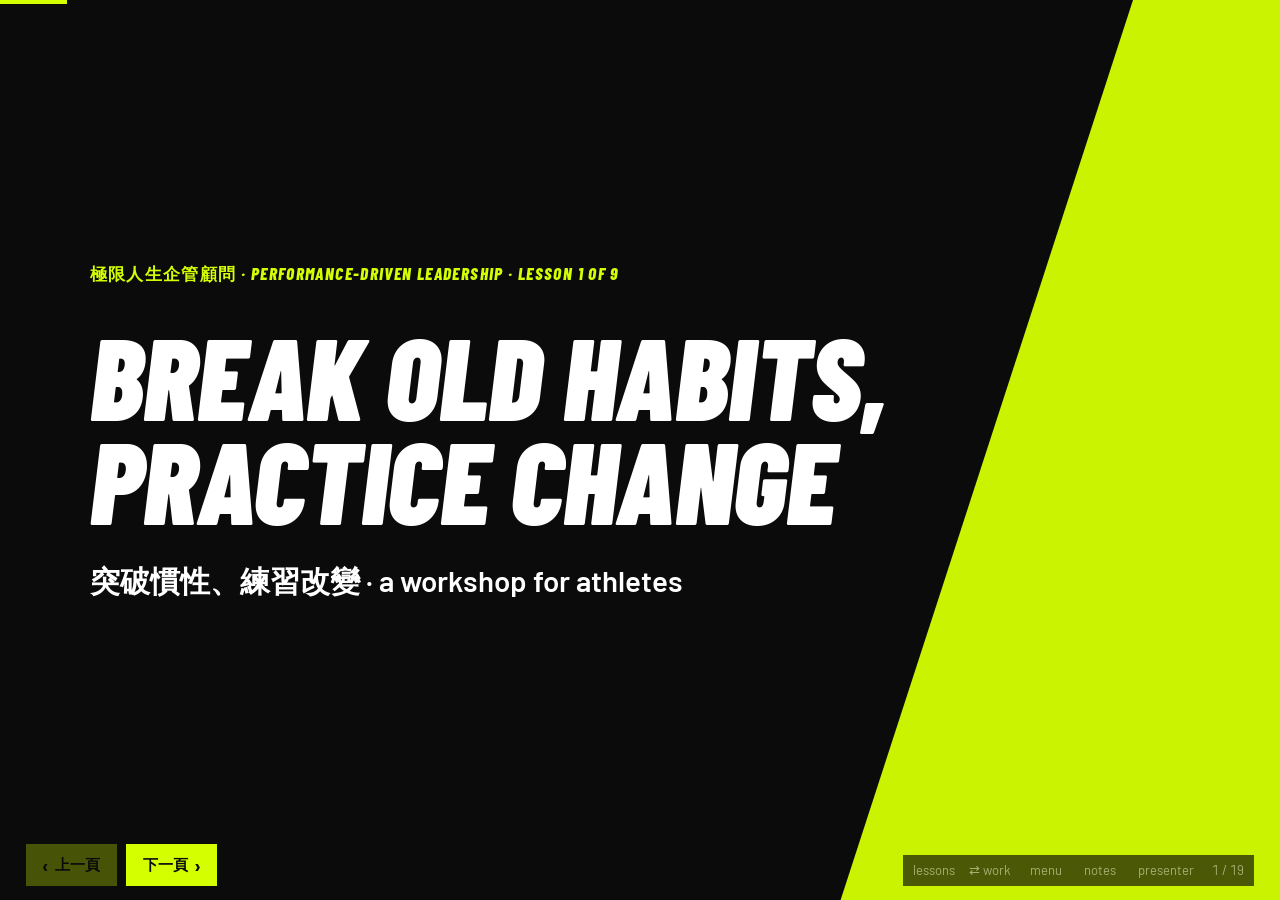
==== commit bddcf8f5: "Two looks: a keynote stage for professionals, a campaign poster for athletes theme-work.css and them" ====
--- a/lesson01/sport/index.html
+++ b/lesson01/sport/index.html
@@ -3,12 +3,16 @@
 <head>
 <meta charset="utf-8">
 <meta name="viewport" content="width=device-width, initial-scale=1">
-<meta name="theme-color" content="#6fa9d4">
+<meta name="theme-color" content="#0b0b0b">
 <meta name="apple-mobile-web-app-capable" content="yes">
 <meta name="apple-mobile-web-app-title" content="Leadership 1">
 <title>Lesson 1 · Break Old Habits, Practice Change · athletes</title>
 <meta name="description" content="Why habits form, and how to change them — an interactive workshop deck for athletes, CEFR A2.">
+<link rel="preconnect" href="https://fonts.googleapis.com">
+<link rel="preconnect" href="https://fonts.gstatic.com" crossorigin>
+<link rel="stylesheet" href="https://fonts.googleapis.com/css2?family=Barlow+Condensed:ital,wght@0,800;0,900;1,800;1,900&family=Barlow:wght@400;500;600;700&display=swap">
 <link rel="stylesheet" href="../../shared/style.css">
+<link rel="stylesheet" href="../../shared/theme-sport.css">
 </head>
 <body>
 
--- a/shared/style.css
+++ b/shared/style.css
@@ -18,6 +18,13 @@
   --ink-dim:  #102a40;
   --ink-faint:#13324a;
   --rule:     rgba(23,19,18,.18);
+  /* Surfaces. Themes (theme-*.css) override these rather than the rules. */
+  --card:       #f7f0df;  /* cards, buttons, word cards */
+  --card-hover: #fffdf6;
+  --card-dim:   #44505c;  /* secondary text inside a card */
+  --on-accent:  #f7f0df;  /* text sitting on --deep / --deeper */
+  --menu-bg:    #1e5a8c;
+  --gold:       #8a6a1c;  /* myelin, and a finished habit */
   /* One easing curve for the whole deck. Every transition used the
      browser's generic `ease`, which starts and ends at slightly
      different rates in different engines; a named curve makes the
@@ -186,7 +193,7 @@
 }
 .plain {
   margin-top: 1.6em;
-  background: var(--cream);
+  background: var(--card);
   border-radius: .5em;
   padding: 1.2em 1.4em;
   max-width: 34em;
@@ -231,7 +238,7 @@
 .ask .tag {
   flex: none;
   font-size: .78em; letter-spacing: .18em; font-weight: 700;
-  color: var(--cream); background: var(--deeper);
+  color: var(--on-accent); background: var(--deeper);
   padding: .25em .6em; border-radius: .25em;
 }
 .ask .q {
@@ -369,7 +376,7 @@
 .vid-play span {
   display: flex; align-items: center; justify-content: center;
   width: 2.6em; height: 2.6em; border-radius: 50%;
-  background: var(--cream); color: var(--deep);
+  background: var(--card); color: var(--deep);
   font-size: 1.6em; line-height: 1;
   padding-left: .12em;
   box-shadow: 0 .3em 1em rgba(23,19,18,.4);
@@ -384,7 +391,7 @@
 .vid-watch .tag {
   flex: none;
   font-size: .62em; letter-spacing: .16em; font-weight: 700;
-  color: var(--cream); background: var(--deeper);
+  color: var(--on-accent); background: var(--deeper);
   padding: .35em .6em; border-radius: .25em;
 }
 .s-video .zoom-hint a { color: var(--deeper); }
@@ -428,7 +435,7 @@
 .compare-note .side-tag {
   display: inline-block;
   font-size: .62em; letter-spacing: .14em; text-transform: uppercase;
-  color: var(--cream); background: var(--deeper);
+  color: var(--on-accent); background: var(--deeper);
   padding: .3em .55em; border-radius: .25em;
   margin-right: .8em; vertical-align: middle;
 }
@@ -461,7 +468,7 @@
 }
 .s-break .chain span {
   font-size: 1.15em; padding: .3em .6em;
-  background: var(--cream); border-radius: .3em;
+  background: var(--card); border-radius: .3em;
   transition: opacity .4s var(--ease), transform .4s var(--ease);
 }
 .s-break .chain i {
@@ -518,7 +525,7 @@
   border: 1px solid var(--rule); border-radius: .35em;
   padding: .5em .95em; cursor: pointer;
 }
-.timer button:hover { background: var(--cream); border-color: var(--cream); }
+.timer button:hover { background: var(--card); border-color: var(--card); }
 
 /* ---------- Concept grid (Attitude / Concept / Form / Technique) ---------- */
 .s-grid .cells {
@@ -526,7 +533,7 @@
   gap: 1.1em; margin-top: 1.5em; max-width: 52em;
 }
 .s-grid .cell {
-  background: var(--cream); border-radius: .5em;
+  background: var(--card); border-radius: .5em;
   padding: 1.1em 1.3em;
   box-shadow: 0 .5em 1.5em rgba(23,19,18,.16);
 }
@@ -536,7 +543,7 @@
 }
 .s-grid .cell-head { font-size: 1.24em; line-height: 1.35; font-weight: 500; }
 .s-grid .cell-body {
-  font-size: 1.02em; line-height: 1.5; color: #44505c; margin-top: .35em;
+  font-size: 1.02em; line-height: 1.5; color: var(--card-dim); margin-top: .35em;
 }
 .s-grid .cell .chip { border-bottom-color: var(--deep); }
 .s-grid .cell .chip::after { color: var(--deep); }
@@ -552,7 +559,7 @@
   position: relative;
   flex: 1 1 0; min-width: 11em;
   font: inherit; text-align: left; cursor: pointer;
-  background: var(--cream); color: var(--ink);
+  background: var(--card); color: var(--ink);
   border: 2px solid transparent; border-radius: .5em;
   padding: 1.1em 1.2em 1.2em;
   box-shadow: 0 .4em 1.3em rgba(23,19,18,.16);
@@ -600,7 +607,7 @@
   border: 1px solid var(--rule); border-radius: .35em;
   padding: .45em .9em; cursor: pointer;
 }
-.vote-tools button:hover { background: var(--cream); border-color: var(--cream); }
+.vote-tools button:hover { background: var(--card); border-color: var(--card); }
 .vote-hint { font-size: .88em; color: var(--deeper); }
 
 /* ---------- Matching board ---------- */
@@ -618,7 +625,7 @@
   position: relative;
   width: 100%; text-align: left;
   font: inherit; font-size: 1.02em; line-height: 1.35;
-  background: var(--cream); color: var(--ink);
+  background: var(--card); color: var(--ink);
   border: 2px solid transparent; border-radius: .4em;
   padding: .6em 1em .6em 2.6em;
   cursor: pointer;
@@ -630,7 +637,7 @@
 .match-badge {
   position: absolute; left: .6em; top: 50%; transform: translateY(-50%);
   width: 1.55em; height: 1.55em; border-radius: 50%;
-  background: var(--deeper); color: var(--cream);
+  background: var(--deeper); color: var(--on-accent);
   font-size: .92em; font-weight: 700;
   display: flex; align-items: center; justify-content: center;
   opacity: 0; transition: opacity .2s var(--ease);
@@ -651,7 +658,7 @@
   border: 1px solid var(--rule); border-radius: .35em;
   padding: .45em .9em; cursor: pointer;
 }
-.match-tools button:hover { background: var(--cream); border-color: var(--cream); }
+.match-tools button:hover { background: var(--card); border-color: var(--card); }
 .match-hint { font-size: .88em; color: var(--deeper); }
 
 /* ---------- Flow diagram ---------- */
@@ -661,7 +668,7 @@
 }
 .s-flow .stage {
   flex: 1 1 0; min-width: 8.5em;
-  background: var(--cream); border-radius: .5em;
+  background: var(--card); border-radius: .5em;
   padding: 1.1em 1.2em;
   box-shadow: 0 .5em 1.5em rgba(23,19,18,.16);
 }
@@ -669,7 +676,7 @@
   font-size: 1.18em; line-height: 1.3; font-weight: 600;
   margin-bottom: .45em;
 }
-.s-flow .stage-body { font-size: 1em; line-height: 1.45; color: #44505c; }
+.s-flow .stage-body { font-size: 1em; line-height: 1.45; color: var(--card-dim); }
 .s-flow .stage-arrow {
   align-self: center; flex: none;
   font-style: normal; font-size: 1.6em; color: var(--deeper);
@@ -709,7 +716,7 @@
 .rank-card {
   position: relative;
   font: inherit; cursor: pointer;
-  background: var(--cream); border: 2px solid transparent; border-radius: .5em;
+  background: var(--card); border: 2px solid transparent; border-radius: .5em;
   padding: .9em .9em .7em;
   width: 9.4em;
   display: flex; flex-direction: column; align-items: center; gap: .6em;
@@ -729,7 +736,7 @@
 .rank-badge {
   position: absolute; top: -.6em; left: -.6em;
   width: 1.9em; height: 1.9em; border-radius: 50%;
-  background: var(--deeper); color: var(--cream);
+  background: var(--deeper); color: var(--on-accent);
   font-size: 1.05em; font-weight: 700;
   display: flex; align-items: center; justify-content: center;
   opacity: 0; transform: scale(.6);
@@ -743,7 +750,7 @@
   border: 1px solid var(--rule); border-radius: .35em;
   padding: .45em .9em; cursor: pointer;
 }
-.rank-tools button:hover { background: var(--cream); border-color: var(--cream); }
+.rank-tools button:hover { background: var(--card); border-color: var(--card); }
 .rank-hint { font-size: .88em; color: var(--deeper); }
 
 /* ---------- Quiz ---------- */
@@ -767,7 +774,7 @@
 .s-quiz.revealed .opts li { opacity: .35; }
 .s-quiz.revealed .opts li.right {
   opacity: 1;
-  background: var(--cream);
+  background: var(--card);
   border-color: var(--deeper);
   box-shadow: 0 .5em 1.5em rgba(23,19,18,.2);
 }
@@ -807,7 +814,7 @@
   letter-spacing: 0;
 }
 .s-end .chip {
-  font-size: 1.5em; background: var(--cream);
+  font-size: 1.5em; background: var(--card);
   border: 1px solid transparent;
   border-bottom: 2px dotted var(--deep);
   border-radius: .4em; padding: .45em .8em;
@@ -817,7 +824,7 @@
 #chipcard {
   position: fixed; z-index: 60;
   max-width: min(26em, 92vw); padding: 1.2em 1.4em;
-  background: var(--cream); color: var(--ink);
+  background: var(--card); color: var(--ink);
   border-radius: .6em;
   box-shadow: 0 1.2em 3.5em rgba(23,19,18,.45);
   display: none;
@@ -832,7 +839,7 @@
 }
 #chipcard .def { font-size: 1.05em; line-height: 1.5; }
 #chipcard .def-zh {
-  font-size: 1em; line-height: 1.6; color: #4a5866;
+  font-size: 1em; line-height: 1.6; color: var(--card-dim);
   margin-top: .6em; padding-top: .6em; border-top: 1px solid rgba(23,19,18,.15);
 }
 
@@ -854,7 +861,7 @@
 /* ---------- Chrome: progress, nav, menu ---------- */
 #progress {
   position: fixed; top: 0; left: 0; height: 3px;
-  background: var(--cream); z-index: 50;
+  background: var(--card); z-index: 50;
   transition: width .28s var(--ease);
 }
 /* ---------- 上一頁 / 下一頁 ----------
@@ -867,13 +874,13 @@
 #nav button {
   font-family: var(--sans); font-size: 15px;
   display: flex; align-items: center; gap: .4em;
-  background: var(--cream); color: var(--ink);
+  background: var(--card); color: var(--ink);
   border: none; border-radius: .4em;
   padding: .7em 1.1em; cursor: pointer;
   box-shadow: 0 .3em 1em rgba(23,19,18,.22);
   transition: background .15s var(--ease), opacity .15s var(--ease), transform .1s var(--ease);
 }
-#nav button:hover:not(:disabled) { background: #fffdf6; transform: translateY(-1px); }
+#nav button:hover:not(:disabled) { background: var(--card-hover); transform: translateY(-1px); }
 #nav button:active:not(:disabled) { transform: none; }
 #nav button:disabled { opacity: .3; cursor: default; }
 #nav .ar { font-size: 1.35em; line-height: 1; color: var(--deep); }
@@ -898,7 +905,7 @@
 
 #menu {
   position: fixed; inset: 0; z-index: 70;
-  background: #1e5a8c;
+  background: var(--menu-bg);
   color: var(--cream);
   display: none; flex-direction: column;
   padding: 6vh 8vw; overflow-y: auto;
@@ -926,7 +933,7 @@
 #peek {
   position: fixed; left: 0; right: 0; bottom: 0; z-index: 65;
   max-height: 45vh; overflow-y: auto;
-  background: var(--cream);
+  background: var(--card);
   border-top: 3px solid var(--deeper);
   padding: 1.6em 3vw 2em;
   display: none;
@@ -949,7 +956,7 @@
 body.presenter #stage { display: none; }
 body.presenter {
   overflow: auto;
-  background: var(--cream);
+  background: var(--card);
   color: var(--ink);
   padding: 2.5vh 3vw;
 }
@@ -981,7 +988,7 @@
   font: inherit; font-size: 1em; background: var(--bg); color: var(--ink);
   border: none; border-radius: .35em; padding: .6em 1.1em; cursor: pointer;
 }
-.pv .pv-nav button:hover { background: var(--deep); color: var(--cream); }
+.pv .pv-nav button:hover { background: var(--deep); color: var(--on-accent); }
 .pv .chip { border-bottom-color: var(--deep); }
 .pv .chip::after { color: var(--deep); }
 
@@ -1004,7 +1011,7 @@
 .weeks li { margin-bottom: 1.1em; }
 .weeks a, .weeks .card {
   display: block; text-decoration: none; color: var(--ink);
-  background: var(--cream); border-radius: .6em;
+  background: var(--card); border-radius: .6em;
   padding: 1.5em 1.7em;
   box-shadow: 0 .5em 1.6em rgba(23,19,18,.16);
   transition: transform .18s var(--ease), box-shadow .18s var(--ease);
@@ -1023,7 +1030,7 @@
 }
 .weeks .wk-q { display: block; font-size: 1.05em; color: var(--deep); }
 .weeks .wk-meta {
-  display: block; font-size: .9em; color: #5a6876; margin-top: .8em;
+  display: block; font-size: .9em; color: var(--card-dim); margin-top: .8em;
 }
 /* Weeks not built yet: present, but plainly not ready. */
 .weeks li.soon { margin-bottom: .5em; }
@@ -1052,7 +1059,7 @@
   padding: 1.2em 1.7em;
   transition: background .18s var(--ease), border-color .18s var(--ease);
 }
-.vocab-link:hover { background: var(--cream); border-color: transparent; }
+.vocab-link:hover { background: var(--card); border-color: transparent; }
 .vl-t { display: block; font-family: var(--serif); font-size: 1.5em; }
 .vl-zh { font-family: var(--sans); font-size: .6em; color: var(--deeper); margin-left: .4em; }
 .vl-m { display: block; font-size: .9em; color: var(--ink-dim); margin-top: .3em; }
@@ -1076,7 +1083,7 @@
 #q {
   width: 100%; font: inherit; font-size: 1.05em;
   padding: .85em 1.1em; border: none; border-radius: .5em;
-  background: var(--cream); color: var(--ink);
+  background: var(--card); color: var(--ink);
   box-shadow: 0 .4em 1.2em rgba(23,19,18,.14);
   -webkit-appearance: none;
 }
@@ -1094,7 +1101,7 @@
   background: rgba(247,240,223,.28); color: var(--ink);
   text-decoration: none; font-size: .9em; font-weight: 700;
 }
-.v-jump a:hover { background: var(--cream); }
+.v-jump a:hover { background: var(--card); }
 
 .v-unit { margin-top: 3.4em; scroll-margin-top: 1.5em; }
 .v-unit h2 { font-weight: 400; line-height: 1.2; }
@@ -1114,7 +1121,7 @@
 
 .v-unit dl { margin-top: 1.6em; }
 .v-term {
-  background: var(--cream); border-radius: .55em;
+  background: var(--card); border-radius: .55em;
   padding: 1.2em 1.5em; margin-bottom: .8em;
   box-shadow: 0 .35em 1.1em rgba(23,19,18,.13);
 }
@@ -1127,7 +1134,7 @@
 }
 .v-term dd { margin-top: .55em; font-size: .95em; line-height: 1.6; }
 .d-en { color: var(--ink); }
-.d-zh { color: #4a5866; }
+.d-zh { color: var(--card-dim); }
 
 .v-empty {
   margin-top: 3em; font-size: 1.1em; color: var(--cream); opacity: .8;
@@ -1278,12 +1285,12 @@
   opacity: 0; font-weight: 700; color: var(--deeper);
   transition: opacity .35s var(--ease);
 }
-.blank.shown { background: var(--cream); }
+.blank.shown { background: var(--card); }
 .blank.shown .bv { opacity: 1; }
 
 /* ---------- Lesson map: today's lesson ---------- */
 .s-flow .stage-body .here {
-  display: block; background: var(--deep); color: var(--cream);
+  display: block; background: var(--deep); color: var(--on-accent);
   border-radius: .3em; padding: .15em .45em; margin: -.15em -.45em .2em;
   font-weight: 600;
 }
@@ -1294,7 +1301,7 @@
   flex-direction: row; align-items: center; gap: 4vw; padding: 4vh 5vw 9vh;
 }
 .demo {
-  flex: 1 1 60%; background: var(--cream); border-radius: .6em;
+  flex: 1 1 60%; background: var(--card); border-radius: .6em;
   padding: 1.2em 1.4em; box-shadow: 0 .8em 2em rgba(23,19,18,.2);
   cursor: default;
 }
@@ -1311,7 +1318,7 @@
 }
 .demo-btn {
   font: inherit; font-size: 1em; font-weight: 600; cursor: pointer;
-  background: var(--deep); color: var(--cream); border: 0;
+  background: var(--deep); color: var(--on-accent); border: 0;
   border-radius: 2em; padding: .55em 1.3em; margin-top: .8em;
 }
 .demo-btn:hover { background: var(--deeper); }
@@ -1326,8 +1333,8 @@
 .my-den, .my-axon, .my-end { stroke: var(--ink); stroke-width: 4; fill: none; stroke-linecap: round; }
 .my-den { stroke-width: 3; }
 .my-seg { fill: #f3d58a; stroke: #8a6a1c; stroke-width: 2; }
-.my-labels text { font-size: 15px; fill: #44505c; }
-.my-labels .my-tag { fill: #8a6a1c; font-weight: 700; }
+.my-labels text { font-size: 15px; fill: var(--card-dim); }
+.my-labels .my-tag { fill: var(--gold); font-weight: 700; }
 .my-dot { fill: #e0533d; opacity: 0; }
 .my-demo.go .my-dot.slow { animation: crawl 3.2s linear forwards; }
 .my-demo.go .my-dot.fast { animation: hop .5s steps(7, end) forwards; }
@@ -1362,7 +1369,7 @@
 .net-reps { font-size: 1.1em; }
 .net-reps b { font-size: 1.3em; color: var(--deeper); }
 .net-habit {
-  margin-top: .6em; font-size: 1.2em; font-weight: 700; color: #8a6a1c;
+  margin-top: .6em; font-size: 1.2em; font-weight: 700; color: var(--gold);
   opacity: 0; transition: opacity .4s var(--ease);
 }
 .net-demo.habit .net-habit { opacity: 1; }
@@ -1381,7 +1388,7 @@
 .weeks .ver { display: flex; gap: .7em; flex-wrap: wrap; margin-top: 1em; }
 .weeks .ver a {
   display: inline-block; padding: .6em 1.1em; border-radius: 2em;
-  background: var(--deep); color: var(--cream); box-shadow: none;
+  background: var(--deep); color: var(--on-accent); box-shadow: none;
   font-weight: 600; font-size: .98em;
 }
 .weeks .ver a:hover { background: var(--deeper); transform: none; box-shadow: none; }
--- a/shared/theme-sport.css
+++ b/shared/theme-sport.css
@@ -0,0 +1,172 @@
+/* ------------------------------------------------------------------
+   Theme: sport — the campaign poster.
+
+   For the athletes' decks. Lewis asked for "Nike style": black, heavy
+   condensed capitals that lean forward, one loud volt yellow-green,
+   hard edges, everything a little louder than it needs to be. No
+   swoosh, no slogans, no brand names — the manner only.
+
+   Headings use Barlow Condensed (Google Fonts, open licence), loaded
+   by the sport pages. Without internet they fall back to a heavy
+   system condensed face, so the deck still works offline.
+
+   Loaded after style.css; it only changes how things look, never the
+   layout the phone and touchscreen rules depend on.
+   ------------------------------------------------------------------ */
+
+:root {
+  --bg:        #0b0b0b;
+  --ink:       #fff;
+  --ink-dim:   #c9c9c9;
+  --ink-faint: #9a9a9a;
+  --deep:      #d4ff00;   /* volt: the one loud colour */
+  --deeper:    #d4ff00;
+  --cream:     #fff;
+  --rule:      rgba(255,255,255,.22);
+  --card:       #1a1a1a;
+  --card-hover: #262626;
+  --card-dim:   #bdbdbd;
+  --on-accent:  #0b0b0b;
+  --menu-bg:    #0b0b0b;
+  --gold:       #d4ff00;
+  --display: 'Barlow Condensed', 'Futura Condensed ExtraBold', 'Avenir Next Condensed', 'Helvetica Neue Condensed Black', Impact, 'PingFang TC', sans-serif;
+  --serif: var(--display);
+  --sans:  'Barlow', 'Helvetica Neue', Arial, 'PingFang TC', 'Microsoft JhengHei', sans-serif;
+}
+
+html, body { background: #0b0b0b; }
+
+/* Headlines: capitals, heavy, leaning forward */
+h1, h2, .s-quiz .qtext, #chipcard .term, .s-word .big, .timer .clock,
+.s-quote blockquote, .weeks .wk-title {
+  font-family: var(--display);
+  font-weight: 900; font-style: italic; text-transform: uppercase;
+  letter-spacing: -.005em;
+}
+h1 { line-height: .9; }
+h2 { line-height: .95; font-size: 2.9em; }
+/* Chinese has no italic and no capitals — never fake them */
+[lang="zh-Hant"], .zh-title { font-style: normal; text-transform: none; }
+
+.kicker, .s-title .meta {
+  font-family: var(--display); font-style: italic; font-weight: 800;
+  font-size: 1.05em; letter-spacing: .08em; color: var(--deep);
+}
+.zh-title { color: var(--ink-faint); letter-spacing: .12em; }
+
+/* ---------- Title: a poster, with a volt slash across the stage ---------- */
+.s-title { overflow: hidden; }
+.s-title::before {
+  content: ''; position: absolute; z-index: -1;
+  right: -12vw; top: -30vh; width: 34vw; height: 160vh;
+  background: var(--deep); transform: rotate(18deg); opacity: .95;
+}
+.s-title h1 { font-size: 7em; max-width: 9em; }
+.s-title .sub { color: var(--ink); text-shadow: none; font-weight: 600; }
+.slide { z-index: 0; }
+
+.s-section h1 { font-size: 5.6em; max-width: 10em; }
+.s-section h1::after {
+  content: ''; display: block; width: 2.2em; height: .14em;
+  background: var(--deep); margin-top: .25em; transform: skewX(-18deg);
+}
+.s-section .sub { color: var(--ink-dim); }
+
+/* ---------- Quote: the slogan slide ---------- */
+.s-quote h2 { font-size: 1.4em; color: var(--deep); }
+.s-quote blockquote {
+  border: 0; padding: 0; margin-top: .3em;
+  font-size: 4.6em; line-height: .92; max-width: 10em; color: var(--ink);
+}
+.s-quote cite { padding: 0; color: var(--ink-faint); font-weight: 600; }
+
+/* ---------- Surfaces: hard edges, a volt stripe ---------- */
+.plain, .s-flow .stage, .demo, .s-grid .cell, #chipcard, .s-end .chip,
+.s-quiz .opts li, .timeline-card {
+  border-radius: 0; box-shadow: none;
+}
+.plain, .s-flow .stage { border-left: .35em solid var(--deep); }
+.plain .plain-label { color: var(--deep); font-family: var(--display); font-style: italic; font-size: 1em; }
+.s-flow .stage-head {
+  font-family: var(--display); font-style: italic; font-weight: 800;
+  text-transform: uppercase; font-size: 1.45em; line-height: 1;
+}
+.s-flow .stage-arrow { color: var(--deep); font-weight: 900; }
+.s-flow .stage-body .here { background: var(--deep); color: #0b0b0b; border-radius: 0; font-weight: 700; }
+.demo { border-top: .35em solid var(--deep); }
+
+.ask .tag, .vid-watch .tag {
+  background: var(--deep); color: #0b0b0b; border-radius: 0;
+  font-family: var(--display); font-style: italic; font-weight: 900; font-size: .95em;
+  padding: .1em .55em; transform: skewX(-8deg);
+}
+.ask .q { font-weight: 600; }
+
+/* ---------- Word chips ---------- */
+.chip { border-bottom: 3px solid var(--deep); }
+.chip:hover { background: rgba(212,255,0,.16); }
+.chip::after { color: var(--deep); }
+.plain .chip, .s-flow .stage .chip { border-bottom-color: var(--deep); }
+#chipcard { border-top: .3em solid var(--deep); }
+#chipcard .term-zh { color: var(--deep); }
+#chipcard .def-zh { border-top-color: var(--rule); }
+
+/* ---------- Fill-in: answers hit like a scoreboard ---------- */
+.fill-line { font-weight: 600; }
+.blank { background: transparent; border: 2px solid var(--deep); border-radius: 0; }
+.blank.shown { background: var(--deep); }
+.blank .bv {
+  color: #0b0b0b; font-family: var(--display); font-style: italic; font-weight: 900;
+  text-transform: uppercase; font-size: 1.15em;
+}
+.blank .bv .chip { border-bottom-color: #0b0b0b; }
+.blank .bv .chip::after { color: #0b0b0b; }
+
+/* ---------- Quiz ---------- */
+.s-quiz .qnum { color: var(--deep); font-family: var(--display); font-style: italic; font-weight: 800; }
+.s-quiz .opts li { background: #141414; border-color: #2a2a2a; }
+.s-quiz .opts .k { color: var(--deep); font-family: var(--display); font-style: italic; font-weight: 900; font-size: 1.2em; }
+.s-quiz.revealed .opts li.right { background: var(--deep); color: #0b0b0b; border-color: var(--deep); }
+.s-quiz.revealed .opts li.right .k { color: #0b0b0b; }
+.s-quiz .why { color: var(--ink); }
+
+/* ---------- Activity: a shot clock ---------- */
+.timer .clock { font-size: 5.4em; }
+.timer.running .clock { color: var(--deep); text-shadow: none; }
+.timer button { border-radius: 0; font-weight: 700; text-transform: uppercase; }
+.s-activity .tl .yr { color: var(--deep); font-weight: 700; }
+
+/* ---------- Diagrams ---------- */
+.my-body { fill: #333; }
+.my-seg { fill: var(--deep); stroke: none; }
+.my-dot { fill: #ff4d00; }
+.my-lane { fill: var(--ink); font-style: italic; }
+.my-labels .my-tag { fill: var(--deep); }
+.net-edge { stroke: #333; }
+.net-node { fill: #4a4a4a; }
+.net-node.on-road { fill: #fff; }
+.net-road { stroke: #fff; }
+.net-demo.habit .net-road { stroke: var(--deep); }
+@keyframes fire { 50% { stroke: #ff4d00; } }
+.net-reps b { color: var(--deep); font-family: var(--display); font-style: italic; font-size: 1.8em; }
+.demo-btn {
+  border-radius: 0; background: var(--deep); color: #0b0b0b;
+  font-family: var(--display); font-style: italic; font-weight: 900;
+  text-transform: uppercase; font-size: 1.15em; letter-spacing: .02em;
+}
+.demo-btn:hover { background: #fff; }
+.demo-btn.quiet { color: var(--ink); border-color: #444; }
+
+/* ---------- Chrome ---------- */
+#nav button {
+  background: var(--deep); color: #0b0b0b; border-radius: 0;
+  font-weight: 700; box-shadow: none;
+}
+#nav button:hover:not(:disabled) { background: #fff; }
+#nav .ar { color: #0b0b0b; }
+#progress { background: var(--deep); height: 4px; }
+#hud { color: var(--ink-faint); }
+#menu .items button.here { border-color: var(--deep); }
+/* The title slide's volt slash runs under the bottom-right corner, so the
+   HUD gets its own dark plate there. */
+#hud { background: rgba(11,11,11,.88); padding: .35em .8em; }
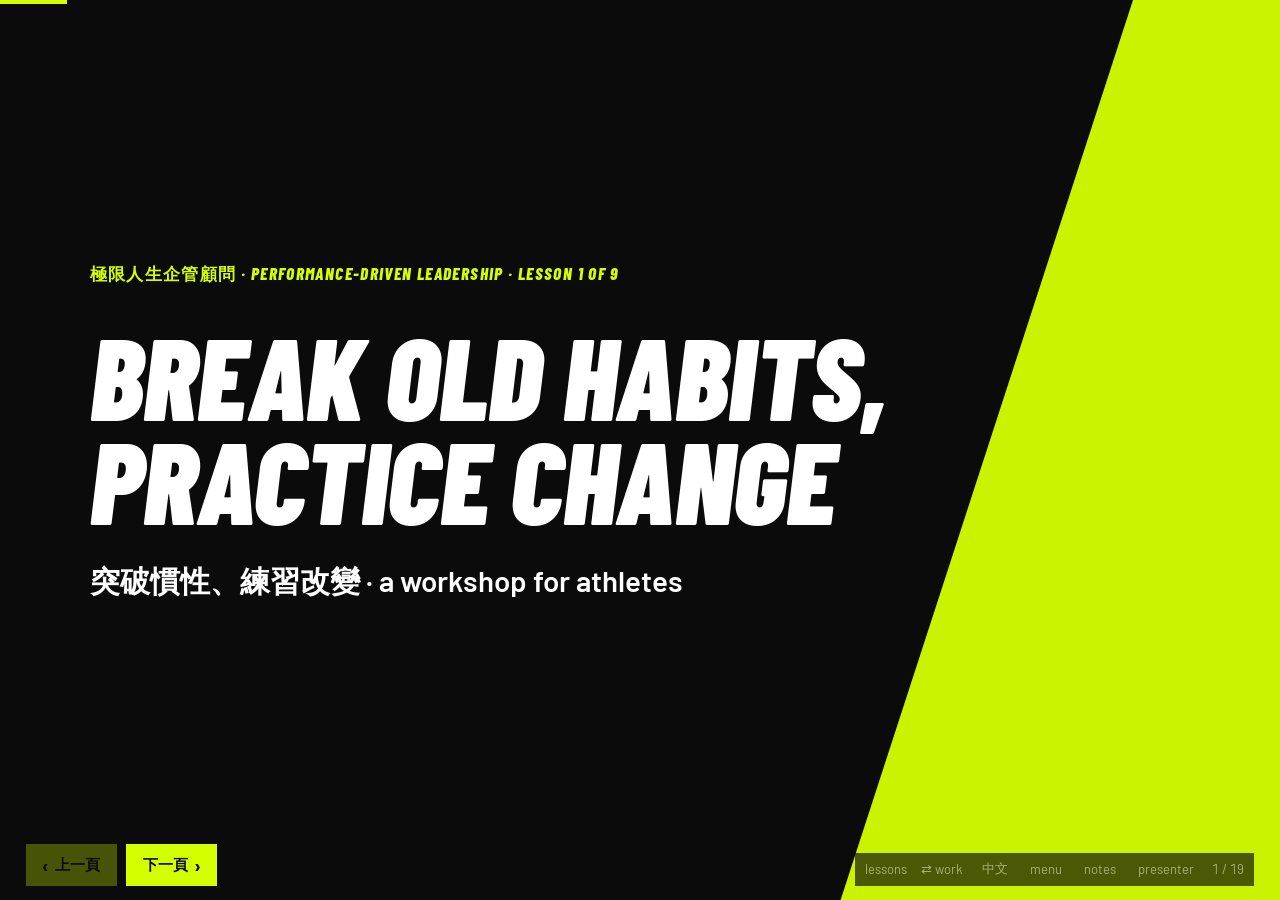
==== commit 5e92d9ec: "English and 中文 modes for the index and both decks A 中文/EN button (L in a deck) flips every page. Eac" ====
--- a/lesson01/sport/index.html
+++ b/lesson01/sport/index.html
@@ -29,16 +29,19 @@
 </div>
 
 <div id="hud">
-  <a href="../../" title="All lessons">lessons</a>
-  <a href="../work/" title="The same lesson, professionals version">⇄ work</a>
-  <button id="btn-menu" title="Jump to a section (M)">menu</button>
-  <button id="btn-notes" title="Speaker notes on this screen (N)">notes</button>
-  <button id="btn-presenter" title="Presenter window on a second screen (P)">presenter</button>
+  <a href="../../" title="All lessons" data-zh="課程" data-zh-title="所有課程">lessons</a>
+  <a href="../work/" data-zh="⇄ 職場版" title="The same lesson, professionals version">⇄ work</a>
+  <button id="btn-lang" title="中文 / English (L)" data-zh="EN">中文</button>
+  <button id="btn-menu" title="Jump to a section (M)" data-zh="目錄" data-zh-title="跳到某一段 (M)">menu</button>
+  <button id="btn-notes" title="Speaker notes on this screen (N)" data-zh="備註" data-zh-title="在這個螢幕看講者備註 (N)">notes</button>
+  <button id="btn-presenter" title="Presenter window on a second screen (P)" data-zh="講者視窗" data-zh-title="在第二個螢幕開講者視窗 (P)">presenter</button>
   <span class="count" id="count">1 / 1</span>
 </div>
 
 <script>window.AUDIENCE = 'sport';</script>
+<script src="../../shared/lang.js"></script>
 <script src="../content.js"></script>
+<script src="../content.zh.js"></script>
 <script src="../../shared/deck.js"></script>
 </body>
 </html>
--- a/shared/style.css
+++ b/shared/style.css
@@ -1397,3 +1397,33 @@
   font-size: .8em; letter-spacing: .2em; text-transform: uppercase;
   color: var(--deeper); font-weight: 700; margin: 2.2em 0 .8em;
 }
+
+/* ---------- Course index: a white page ----------
+   Lewis asked for a white homepage (2026-11-09). The decks keep their
+   own themes; only the index changes. Cards go light grey so they still
+   read as cards on white. */
+html:has(body.course), body.course {
+  --bg: #fff;
+  --card: #f3f5f7;
+  --card-hover: #eef1f4;
+  background: #fff;
+}
+body.course .weeks a, body.course .weeks .card {
+  box-shadow: 0 .1em .4em rgba(23,19,18,.06), 0 0 0 1px rgba(23,19,18,.05);
+}
+body.course .weeks li.soon .card { background: transparent; box-shadow: none; }
+
+/* ---------- English / 中文 ---------- */
+.course-top { display: flex; align-items: flex-start; justify-content: space-between; gap: 1em; }
+.lang-btn {
+  font: inherit; font-size: .9em; font-weight: 600; cursor: pointer;
+  background: var(--deep); color: var(--on-accent); border: 0;
+  border-radius: 2em; padding: .45em 1.1em; flex: none;
+}
+.lang-btn:hover { background: var(--deeper); }
+.course-alt { font-size: 1.15em; color: var(--deeper); letter-spacing: .12em; margin-top: .4em; }
+/* In Chinese mode a word chip is marked EN: tap it for the English. */
+html[lang="zh-Hant"] .chip::after { content: 'EN'; font-size: .45em; letter-spacing: .02em; }
+/* The HUD gains a language button; a phone has no room for the presenter
+   link, and no second screen to put it on. */
+@media (max-width: 700px) { #btn-presenter { display: none; } }
--- a/shared/theme-sport.css
+++ b/shared/theme-sport.css
@@ -170,3 +170,17 @@
 /* The title slide's volt slash runs under the bottom-right corner, so the
    HUD gets its own dark plate there. */
 #hud { background: rgba(11,11,11,.88); padding: .35em .8em; }
+
+/* Chinese mode: Chinese has no italic and no capitals, so the headline
+   face stays upright; the weight and the volt carry the energy. */
+html[lang="zh-Hant"] h1, html[lang="zh-Hant"] h2, html[lang="zh-Hant"] .s-quiz .qtext,
+html[lang="zh-Hant"] #chipcard .term, html[lang="zh-Hant"] .s-quote blockquote,
+html[lang="zh-Hant"] .kicker, html[lang="zh-Hant"] .s-flow .stage-head,
+html[lang="zh-Hant"] .blank .bv, html[lang="zh-Hant"] .demo-btn,
+html[lang="zh-Hant"] .plain .plain-label, html[lang="zh-Hant"] .ask .tag,
+html[lang="zh-Hant"] .vid-watch .tag, html[lang="zh-Hant"] .s-quiz .qnum {
+  font-style: normal; font-weight: 900; letter-spacing: .02em; text-transform: none;
+}
+/* A Chinese title is a short run of wide glyphs: let it use the width. */
+html[lang="zh-Hant"] .s-title h1 { font-size: 5.6em; max-width: none; line-height: 1.05; }
+html[lang="zh-Hant"] .s-section h1 { max-width: none; line-height: 1.1; }
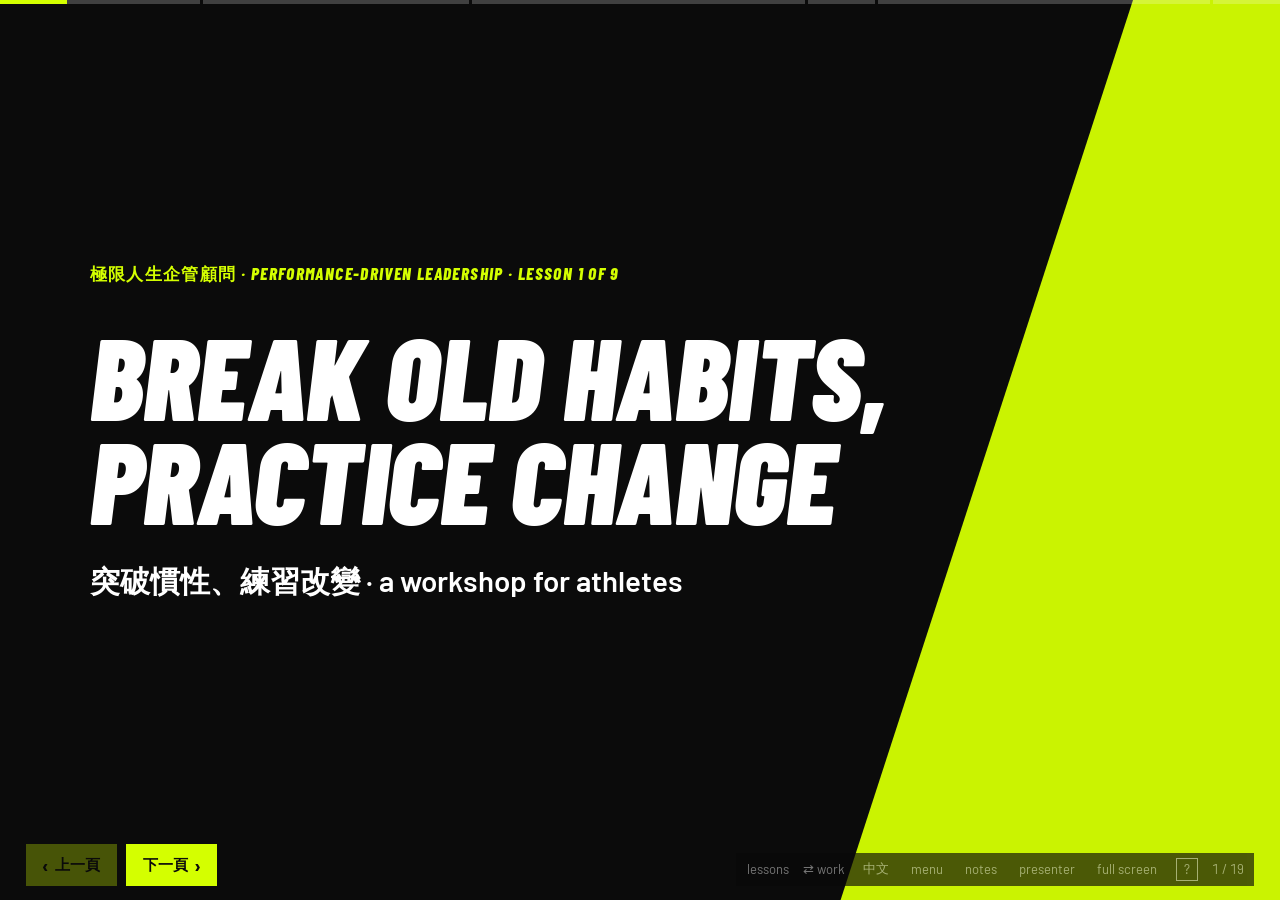
==== commit 72058c77: "Workshop flow: agenda on dividers, timed pair tasks, presenter pacing - Section dividers show today'" ====
--- a/lesson01/sport/index.html
+++ b/lesson01/sport/index.html
@@ -42,6 +42,7 @@
 <script src="../../shared/lang.js"></script>
 <script src="../content.js"></script>
 <script src="../content.zh.js"></script>
+<script src="../practice.js"></script>
 <script src="../../shared/deck.js"></script>
 </body>
 </html>
--- a/shared/style.css
+++ b/shared/style.css
@@ -1427,3 +1427,158 @@
 /* The HUD gains a language button; a phone has no room for the presenter
    link, and no second screen to put it on. */
 @media (max-width: 700px) { #btn-presenter { display: none; } }
+
+/* =================================================================
+   UX pass, 2026-11-09
+   ================================================================= */
+
+/* "Today's words" (type terms) never had the end slide's pill styling,
+   so its words ran together as one line of small text. */
+.s-terms .termgrid { display: flex; flex-wrap: wrap; gap: .7em; margin-top: 1.8em; max-width: 46em; }
+.s-terms .chip, .s-end .chip {
+  font-size: 1.45em; background: var(--card);
+  border: 1px solid transparent; border-bottom: 2px solid var(--deep);
+  border-radius: .45em; padding: .45em .85em;
+}
+.s-terms .chip:hover, .s-end .chip:hover { background: var(--card-hover); }
+
+/* Timer: a filled Start, and a time's-up nobody can miss. */
+.timer { flex-wrap: wrap; }
+.timer button { color: var(--ink); }
+.timer button.go { background: var(--deep); color: var(--on-accent); border-color: var(--deep); font-weight: 600; }
+.timer button.go:hover { background: var(--deeper); border-color: var(--deeper); }
+.timer .up {
+  display: none; font-weight: 700; font-size: 1.3em; color: var(--deep);
+}
+.timer.done .up { display: block; }
+.timer.done .clock { color: var(--deep); animation: timeup 1s steps(2, jump-none) 3; }
+@keyframes timeup { 50% { opacity: .2; } }
+@media (prefers-reduced-motion: reduce) { .timer.done .clock { animation: none; } }
+
+/* Keys and gestures panel */
+#help {
+  position: fixed; inset: 0; z-index: 75; display: none;
+  align-items: center; justify-content: center;
+  background: rgba(0,0,0,.55); padding: 4vh 4vw;
+}
+#help.on { display: flex; }
+.help-box {
+  background: var(--card); color: var(--ink); border-radius: .8em;
+  padding: 1.6em 1.8em; max-width: 34em; width: 100%;
+  box-shadow: 0 1.5em 4em rgba(0,0,0,.45); font-size: 16px;
+  max-height: 92vh; overflow-y: auto;
+}
+.help-box h2 { font-size: 1.6em; margin-bottom: .8em; }
+.help-box dl { display: grid; grid-template-columns: auto 1fr; gap: .55em 1.2em; }
+.help-box dt { font-weight: 700; color: var(--deep); white-space: nowrap; }
+.help-box dd { color: var(--card-dim); }
+.help-box p { margin-top: 1.1em; font-size: .92em; color: var(--card-dim); }
+
+/* The HUD's ? button reads as a button */
+#btn-help {
+  width: 1.7em; height: 1.7em; border-radius: 50%;
+  border: 1px solid currentColor !important; line-height: 1; padding: 0 !important;
+}
+@media (max-width: 700px) { #btn-full { display: none; } }
+
+/* Homepage: each version's button is a small sample of its deck's look,
+   so the choice is visible before it is clicked. */
+.weeks .ver a.v-work, .weeks .ver a.v-sport { background: #000; padding: .75em 1.3em; }
+.weeks .ver a.v-work {
+  color: #f5f5f7; border-radius: 2em; font-weight: 600; letter-spacing: -.01em;
+  font-family: -apple-system, BlinkMacSystemFont, 'SF Pro Text', 'Helvetica Neue', 'PingFang TC', sans-serif;
+}
+.weeks .ver a.v-work span { color: #a1a1a6; opacity: 1; }
+.weeks .ver a.v-sport {
+  color: #d4ff00; border-radius: 0; text-transform: uppercase; font-size: 1.05em;
+  font-family: 'Barlow Condensed', 'Avenir Next Condensed', Impact, 'PingFang TC', sans-serif;
+  font-style: italic; font-weight: 900; letter-spacing: .01em;
+}
+.weeks .ver a.v-sport span { color: #fff; opacity: .85; font-style: normal; text-transform: none; font-weight: 600; font-family: 'PingFang TC', -apple-system, sans-serif; font-size: .85em; }
+html[lang="zh-Hant"] .weeks .ver a.v-sport { font-style: normal; }
+.weeks .ver a.v-work:hover { background: #1d1d1f; }
+.weeks .ver a.v-sport:hover { background: #1a1a1a; }
+.weeks .ver a { white-space: nowrap; }
+@media (max-width: 520px) {
+  .weeks .ver { flex-direction: column; }
+  .weeks .ver a { text-align: center; }
+}
+.weeks a.v-practice {
+  display: inline-block; margin-top: 1em; padding: 0; background: none; box-shadow: none;
+  color: var(--deep); font-weight: 600; font-size: .95em; text-decoration: none;
+  border-bottom: 1px solid var(--rule); border-radius: 0;
+}
+.weeks a.v-practice:hover { transform: none; box-shadow: none; border-bottom-color: var(--deep); }
+
+/* ==================================================================
+   Workshop flow (Nov 2026)
+   ================================================================== */
+
+/* Progress in sections: one segment per part of today's workshop. */
+#progress.seg {
+  right: 0; width: auto !important; display: flex; gap: 3px;
+  background: none !important; transition: none;
+}
+#progress.seg b { display: block; height: 100%; background: var(--rule); overflow: hidden; }
+#progress.seg i { display: block; height: 100%; width: 0; background: var(--bar, var(--deep)); transition: width .28s var(--ease); }
+
+/* The agenda on every section divider: done · now · to come. */
+.s-section .agenda {
+  position: absolute; top: 7vh; left: 0; right: 0; padding: 0 6vw;
+  display: flex; justify-content: center; flex-wrap: wrap; gap: .3em 1.7em;
+  list-style: none; font-size: .95em; line-height: 1.4; color: var(--ink-faint, var(--ink-dim));
+}
+.s-section .agenda li { padding-bottom: .3em; border-bottom: 2px solid transparent; }
+.s-section .agenda li.done { opacity: .55; }
+.s-section .agenda li.done::before { content: '✓ '; }
+.s-section .agenda li.now { color: var(--ink); font-weight: 700; border-bottom-color: var(--deep); }
+@media (max-width: 700px), (max-height: 500px) { .s-section .agenda { display: none; } }
+
+/* A pair task in an ASK line carries its own timer, on a row of its own. */
+.ask.has-timer { flex-wrap: wrap; max-width: 40em; }
+.ask .timer { flex-basis: 100%; margin-top: .7em; gap: .8em; }
+.ask .timer .clock { font-size: 2.6em; }
+.ask .timer .up { font-size: 1.05em; }
+
+/* "An example day" over the activity's sample list */
+.tl-label {
+  font-size: .8em; letter-spacing: .12em; text-transform: uppercase; font-weight: 600;
+  color: var(--ink-faint, var(--ink-dim)); margin-bottom: .9em;
+}
+
+/* Black screen */
+#blank { position: fixed; inset: 0; z-index: 95; background: #000; display: none; cursor: none; }
+#blank.on { display: block; }
+@media print { #blank { display: none !important; } }
+
+/* Presenter: the facilitator's cockpit */
+.pv .pv-time {
+  display: flex; flex-wrap: wrap; gap: .4em 1.4em; align-items: baseline;
+  margin: -.4em 0 1.1em; font-size: 1.1em; font-variant-numeric: tabular-nums; color: var(--card-dim);
+}
+.pv .pv-clock { color: var(--ink); font-weight: 600; }
+.pv .pv-pace.ok { color: #30d158; }
+.pv .pv-pace.early { color: #64d2ff; }
+.pv .pv-pace.late { color: #ff453a; font-weight: 700; }
+.pv .pv-total { margin-left: auto; font-size: .9em; }
+.pv .pv-timer { display: none; }
+.pv .pv-timer.on {
+  display: block; margin-bottom: .6em; font-size: 2.6em; font-weight: 700; line-height: 1.1;
+  color: var(--deep); font-variant-numeric: tabular-nums;
+}
+.pv .pv-timer span { font-size: .4em; font-weight: 600; letter-spacing: .1em; text-transform: uppercase; color: var(--card-dim); vertical-align: middle; margin-right: .4em; }
+.pv .pv-timer.done { color: #ff9f0a; }
+.pv .pv-blank { display: none; }
+.pv .pv-blank.on {
+  display: block; margin-bottom: 1em; padding: .55em .9em; border-radius: .4em;
+  background: #000; color: #fff; border: 1px solid rgba(255,255,255,.3); font-weight: 600;
+}
+.pv .pv-click {
+  margin-bottom: 1.4em; padding: .65em .95em; border-radius: .45em;
+  background: var(--bg); color: var(--card-dim); font-size: 1.12em; line-height: 1.45;
+}
+.pv .pv-click b { color: var(--ink); font-weight: 600; }
+.pv .pv-nav .quiet { margin-left: auto; color: var(--card-dim); }
+/* Something not yet revealed cannot be clicked: an invisible Start
+   button or word chip used to answer a stray tap. */
+.step:not(.shown) { pointer-events: none; }
--- a/shared/theme-sport.css
+++ b/shared/theme-sport.css
@@ -184,3 +184,24 @@
 /* A Chinese title is a short run of wide glyphs: let it use the width. */
 html[lang="zh-Hant"] .s-title h1 { font-size: 5.6em; max-width: none; line-height: 1.05; }
 html[lang="zh-Hant"] .s-section h1 { max-width: none; line-height: 1.1; }
+
+/* UX pass: square everything the base gives round corners */
+.s-terms .chip { border-radius: 0; border-bottom: 3px solid var(--deep); }
+.help-box { border-radius: 0; border-top: .3em solid var(--deep); }
+.help-box h2 { font-family: var(--display); font-style: italic; text-transform: uppercase; }
+html[lang="zh-Hant"] .help-box h2 { font-style: normal; }
+.timer button.go { color: #0b0b0b; }
+.timer .up { font-family: var(--display); font-style: italic; font-weight: 900; text-transform: uppercase; font-size: 1.8em; }
+html[lang="zh-Hant"] .timer .up { font-style: normal; }
+#btn-help { border-radius: 0; }
+
+/* Workshop flow */
+.s-section .agenda {
+  font-family: var(--display); font-style: italic; font-weight: 800;
+  text-transform: uppercase; letter-spacing: .03em; font-size: 1.15em;
+}
+.s-section .agenda li.now { color: var(--deep); border-bottom-width: 3px; }
+html[lang="zh-Hant"] .s-section .agenda { font-style: normal; text-transform: none; }
+.tl-label { font-family: var(--display); font-style: italic; font-weight: 800; font-size: .95em; color: var(--deep); }
+html[lang="zh-Hant"] .tl-label { font-style: normal; }
+.pv .pv-timer { font-family: var(--display); }
